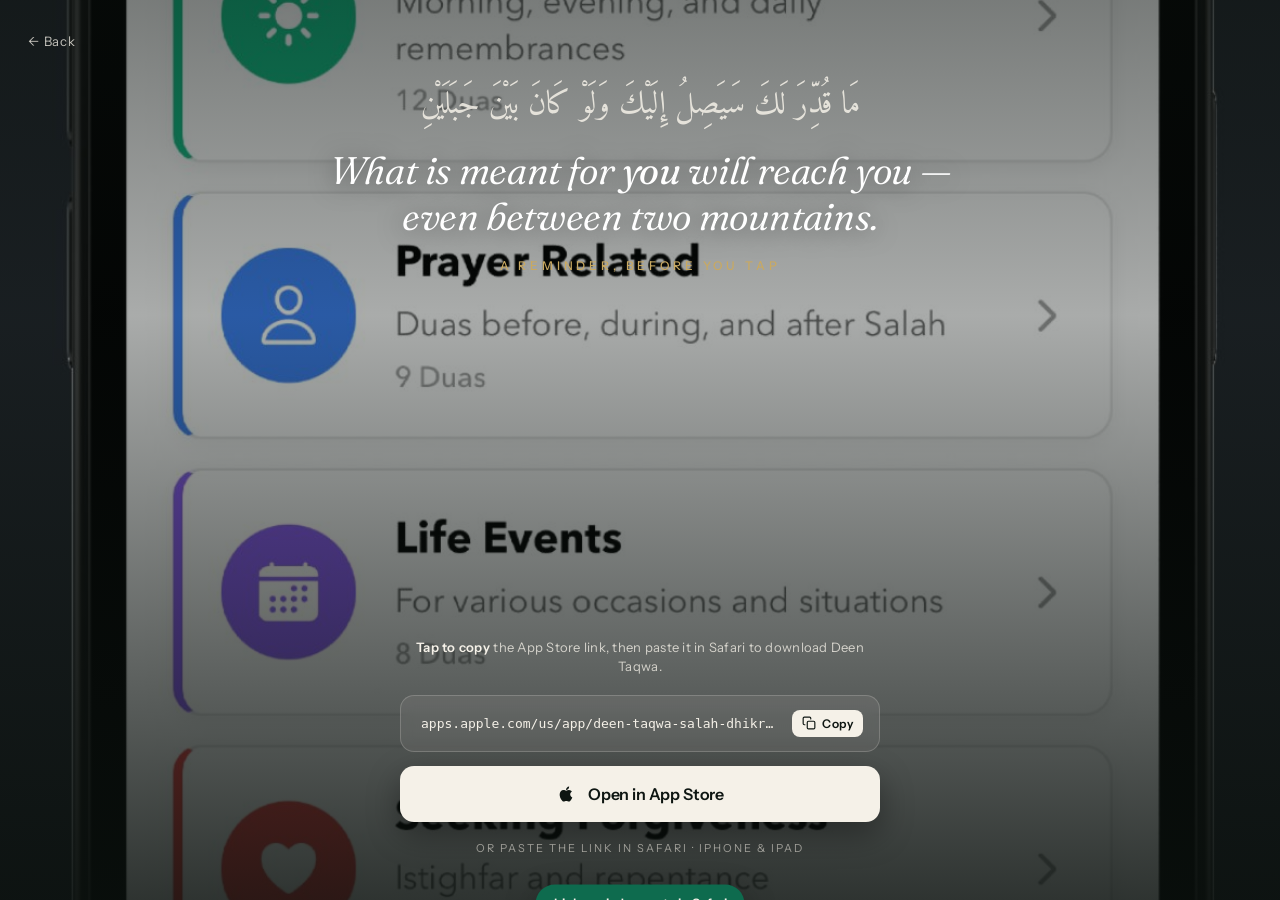
==== tiktok.html @ 54cb55e6 "feat: move interstitial to /tiktok, restore direct App Store links on home - Rename download.html ->" ====
<!DOCTYPE html>
<html lang="en">
<head>
<meta charset="UTF-8" />
<meta name="viewport" content="width=device-width, initial-scale=1.0" />
<title>Download Deen Taqwa</title>
<meta name="description" content="Tap to copy the App Store link, paste in Safari, and download Deen Taqwa." />

<link rel="preconnect" href="https://fonts.googleapis.com">
<link rel="preconnect" href="https://fonts.gstatic.com" crossorigin>
<link href="https://fonts.googleapis.com/css2?family=Fraunces:opsz,wght,SOFT,WONK@9..144,300..900,0..100,0..1&family=Instrument+Sans:ital,wght@0,400..700;1,400..700&family=Amiri:wght@400;700&display=swap" rel="stylesheet">

<style>
  :root {
    --ink: #0e1612;
    --cream: #f5f1e8;
    --emerald: #0e6b4e;
    --emerald-deep: #084a35;
    --gold: #c9a961;
  }
  * { box-sizing: border-box; margin: 0; padding: 0; }
  html, body { min-height: 100%; }
  body {
    background: #0a100d;
    color: var(--cream);
    font-family: 'Instrument Sans', -apple-system, system-ui, sans-serif;
    -webkit-font-smoothing: antialiased;
    line-height: 1.5;
    overflow-x: hidden;
  }
  em {
    font-family: 'Fraunces', Georgia, serif;
    font-style: italic;
    font-weight: 400;
  }

  .dl-page {
    position: relative;
    min-height: 100vh;
    display: flex;
    flex-direction: column;
    align-items: center;
    padding: 28px 20px 44px;
  }

  /* Background video — fills the screen */
  .dl-bg {
    position: fixed;
    inset: 0;
    z-index: 0;
    overflow: hidden;
    background: #0a100d;
  }
  .dl-bg video,
  .dl-bg img {
    width: 100%;
    height: 100%;
    object-fit: cover;
    object-position: center;
  }
  .dl-bg::after {
    content: '';
    position: absolute;
    inset: 0;
    background:
      linear-gradient(180deg, rgba(10,16,13,0.55) 0%, rgba(10,16,13,0.35) 35%, rgba(10,16,13,0.85) 100%);
  }

  .dl-back {
    position: relative;
    z-index: 2;
    align-self: flex-start;
    color: var(--cream);
    text-decoration: none;
    font-size: 13px;
    letter-spacing: 0.06em;
    opacity: 0.78;
    padding: 4px 8px;
    transition: opacity 0.2s ease;
  }
  .dl-back:hover { opacity: 1; }

  .dl-quote {
    position: relative;
    z-index: 2;
    margin-top: 24px;
    text-align: center;
    max-width: 640px;
  }
  .dl-quote__ar {
    font-family: 'Amiri', serif;
    font-size: clamp(1.4rem, 4.5vw, 2rem);
    color: var(--cream);
    opacity: 0.85;
    line-height: 1.6;
    margin-bottom: 16px;
  }
  .dl-quote__en {
    font-family: 'Fraunces', Georgia, serif;
    font-style: italic;
    font-weight: 350;
    font-size: clamp(1.5rem, 5vw, 2.4rem);
    line-height: 1.2;
    letter-spacing: -0.01em;
    color: #ffffff;
    text-shadow: 0 2px 24px rgba(0,0,0,0.5);
  }
  .dl-quote__cite {
    margin-top: 18px;
    font-size: 12px;
    letter-spacing: 0.32em;
    text-transform: uppercase;
    color: var(--gold);
    font-weight: 500;
  }

  .dl-spacer { flex: 1; min-height: 24px; }

  .dl-actions {
    position: relative;
    z-index: 2;
    width: 100%;
    max-width: 480px;
    display: flex;
    flex-direction: column;
    gap: 14px;
  }

  .dl-instructions {
    text-align: center;
    color: rgba(245, 241, 232, 0.78);
    font-size: 13px;
    letter-spacing: 0.02em;
    margin-bottom: 4px;
  }
  .dl-instructions strong { color: var(--cream); font-weight: 600; }

  /* Tap to copy pill */
  .dl-copy {
    display: flex;
    align-items: center;
    justify-content: space-between;
    gap: 12px;
    padding: 14px 16px 14px 20px;
    background: rgba(245, 241, 232, 0.08);
    border: 1px solid rgba(245, 241, 232, 0.2);
    border-radius: 14px;
    color: var(--cream);
    font-family: 'JetBrains Mono', 'Menlo', ui-monospace, monospace;
    font-size: 13px;
    cursor: pointer;
    transition: background 0.2s ease, border-color 0.2s ease;
    -webkit-tap-highlight-color: transparent;
    backdrop-filter: blur(6px);
    -webkit-backdrop-filter: blur(6px);
  }
  .dl-copy:hover { background: rgba(245, 241, 232, 0.12); border-color: rgba(245, 241, 232, 0.32); }
  .dl-copy:active { transform: scale(0.99); }
  .dl-copy__url {
    flex: 1;
    overflow: hidden;
    text-overflow: ellipsis;
    white-space: nowrap;
    font-weight: 500;
  }
  .dl-copy__action {
    flex-shrink: 0;
    display: inline-flex;
    align-items: center;
    gap: 6px;
    padding: 6px 10px;
    background: var(--cream);
    color: var(--ink);
    border-radius: 8px;
    font-family: 'Instrument Sans', sans-serif;
    font-size: 12px;
    font-weight: 600;
    letter-spacing: 0.04em;
  }
  .dl-copy.is-copied .dl-copy__action {
    background: var(--emerald);
    color: var(--cream);
  }
  /* Toggle icon + label between idle and copied states via class */
  .dl-copy .icon-copied,
  .dl-copy .label-copied { display: none; }
  .dl-copy.is-copied .icon-idle,
  .dl-copy.is-copied .label-idle { display: none; }
  .dl-copy.is-copied .icon-copied,
  .dl-copy.is-copied .label-copied { display: inline-flex; }

  /* Direct open button */
  .dl-open {
    display: flex;
    align-items: center;
    justify-content: center;
    gap: 12px;
    padding: 16px 24px;
    background: var(--cream);
    color: var(--ink);
    border-radius: 14px;
    text-decoration: none;
    font-weight: 600;
    font-size: 16px;
    letter-spacing: -0.01em;
    transition: transform 0.2s ease, box-shadow 0.2s ease;
    box-shadow: 0 12px 32px rgba(0,0,0,0.35);
  }
  .dl-open:hover { transform: translateY(-1px); box-shadow: 0 16px 40px rgba(0,0,0,0.45); }
  .dl-open svg { flex-shrink: 0; }

  .dl-hint {
    text-align: center;
    color: rgba(245, 241, 232, 0.55);
    font-size: 11px;
    letter-spacing: 0.18em;
    text-transform: uppercase;
    margin-top: 4px;
  }

  /* Toast for copy confirmation */
  .dl-toast {
    position: fixed;
    bottom: 24px;
    left: 50%;
    transform: translateX(-50%) translateY(120%);
    background: var(--emerald);
    color: var(--cream);
    padding: 10px 18px;
    border-radius: 999px;
    font-size: 13px;
    font-weight: 600;
    box-shadow: 0 12px 32px rgba(0,0,0,0.35);
    transition: transform 0.3s cubic-bezier(0.2, 0.7, 0.2, 1);
    z-index: 100;
  }
  .dl-toast.show { transform: translateX(-50%) translateY(0); }
</style>
</head>
<body>

<div class="dl-page">

  <!-- Background video / poster -->
  <div class="dl-bg" aria-hidden="true">
    <video autoplay muted loop playsinline poster="assets/hero-prayer.png">
      <source src="assets/preview.mp4" type="video/mp4">
    </video>
  </div>

  <a class="dl-back" href="/">← Back</a>

  <div class="dl-quote">
    <p class="dl-quote__ar">مَا قُدِّرَ لَكَ سَيَصِلُ إِلَيْكَ وَلَوْ كَانَ بَيْنَ جَبَلَيْنِ</p>
    <p class="dl-quote__en">
      What is meant for <em>you</em> will reach you —<br />
      even between two mountains.
    </p>
    <p class="dl-quote__cite">A reminder, before you tap</p>
  </div>

  <div class="dl-spacer"></div>

  <div class="dl-actions">
    <p class="dl-instructions">
      <strong>Tap to copy</strong> the App Store link, then paste it in Safari to download Deen Taqwa.
    </p>

    <button type="button" class="dl-copy" id="dlCopy" aria-label="Copy App Store link">
      <span class="dl-copy__url">apps.apple.com/us/app/deen-taqwa-salah-dhikr/id6758683868</span>
      <span class="dl-copy__action">
        <svg class="icon-idle" width="14" height="14" viewBox="0 0 24 24" fill="none" stroke="currentColor" stroke-width="2" stroke-linecap="round" stroke-linejoin="round" aria-hidden="true">
          <rect x="9" y="9" width="13" height="13" rx="2" ry="2"></rect>
          <path d="M5 15H4a2 2 0 0 1-2-2V4a2 2 0 0 1 2-2h9a2 2 0 0 1 2 2v1"></path>
        </svg>
        <svg class="icon-copied" width="14" height="14" viewBox="0 0 24 24" fill="none" stroke="currentColor" stroke-width="2.5" stroke-linecap="round" stroke-linejoin="round" aria-hidden="true">
          <polyline points="20 6 9 17 4 12"></polyline>
        </svg>
        <span class="label-idle">Copy</span>
        <span class="label-copied">Copied</span>
      </span>
    </button>

    <a class="dl-open" href="https://apps.apple.com/us/app/deen-taqwa-salah-dhikr/id6758683868" target="_blank" rel="noopener">
      <svg viewBox="0 0 24 24" width="20" height="20" aria-hidden="true" fill="currentColor">
        <path d="M17.05 20.28c-.98.95-2.05.8-3.08.35-1.09-.46-2.09-.48-3.24 0-1.44.62-2.2.44-3.06-.35C2.79 15.25 3.51 7.59 9.05 7.31c1.35.07 2.29.74 3.08.8 1.18-.24 2.31-.93 3.57-.84 1.51.12 2.65.72 3.4 1.8-3.12 1.87-2.38 5.98.48 7.13-.57 1.5-1.31 2.99-2.54 4.08zM12.03 7.25c-.15-2.23 1.66-4.07 3.74-4.25.29 2.58-2.34 4.5-3.74 4.25z"/>
      </svg>
      Open in App Store
    </a>

    <p class="dl-hint">Or paste the link in Safari · iPhone & iPad</p>
  </div>
</div>

<div class="dl-toast" id="dlToast" role="status" aria-live="polite">Link copied — paste in Safari</div>

<script>
  (function () {
    var APP_URL = 'https://apps.apple.com/us/app/deen-taqwa-salah-dhikr/id6758683868';
    var btn = document.getElementById('dlCopy');
    var toast = document.getElementById('dlToast');
    var toastTimer;

    function showCopied() {
      btn.classList.add('is-copied');
      toast.classList.add('show');
      clearTimeout(toastTimer);
      toastTimer = setTimeout(function () {
        toast.classList.remove('show');
        btn.classList.remove('is-copied');
      }, 2400);
    }

    function copyLink() {
      if (navigator.clipboard && navigator.clipboard.writeText) {
        navigator.clipboard.writeText(APP_URL).then(showCopied).catch(fallbackCopy);
      } else {
        fallbackCopy();
      }
    }

    function fallbackCopy() {
      var ta = document.createElement('textarea');
      ta.value = APP_URL;
      ta.style.position = 'fixed';
      ta.style.opacity = '0';
      document.body.appendChild(ta);
      ta.select();
      try { document.execCommand('copy'); showCopied(); } catch (e) {}
      document.body.removeChild(ta);
    }

    btn.addEventListener('click', copyLink);
  })();
</script>

</body>
</html>
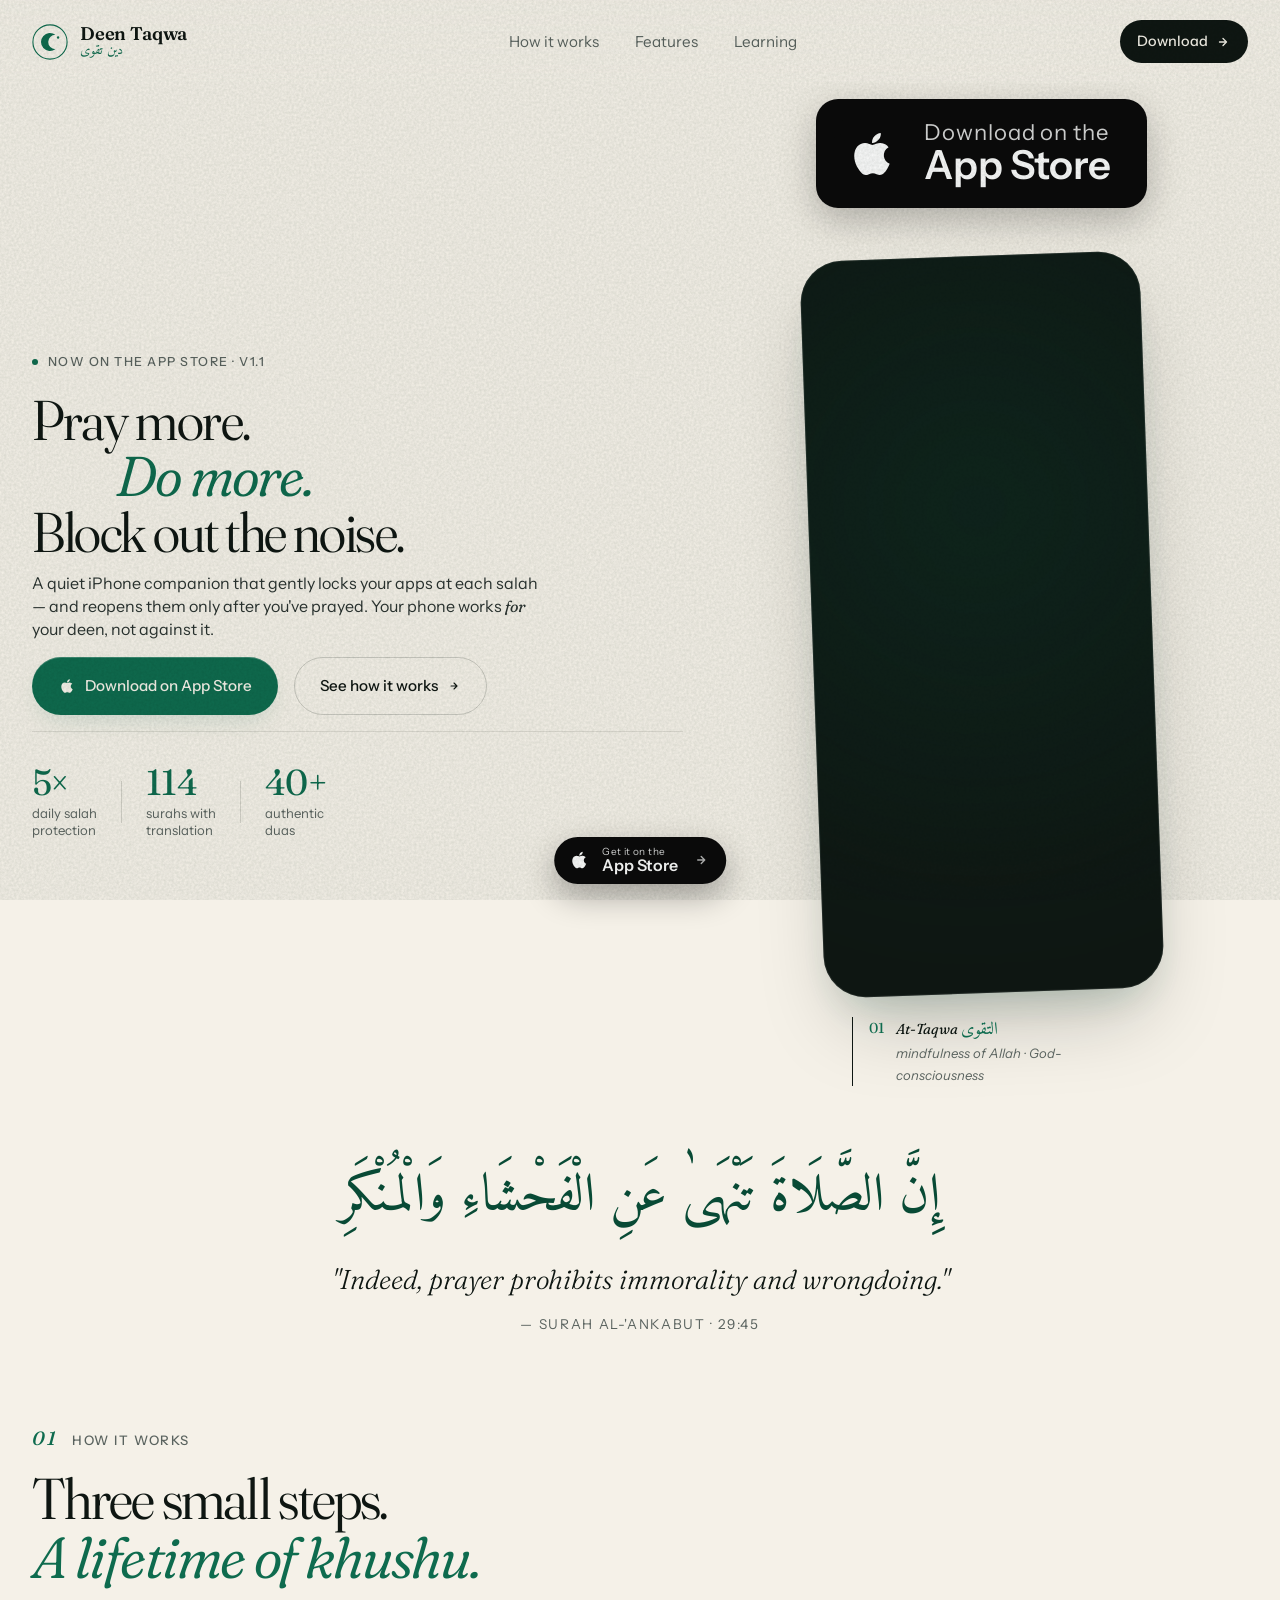
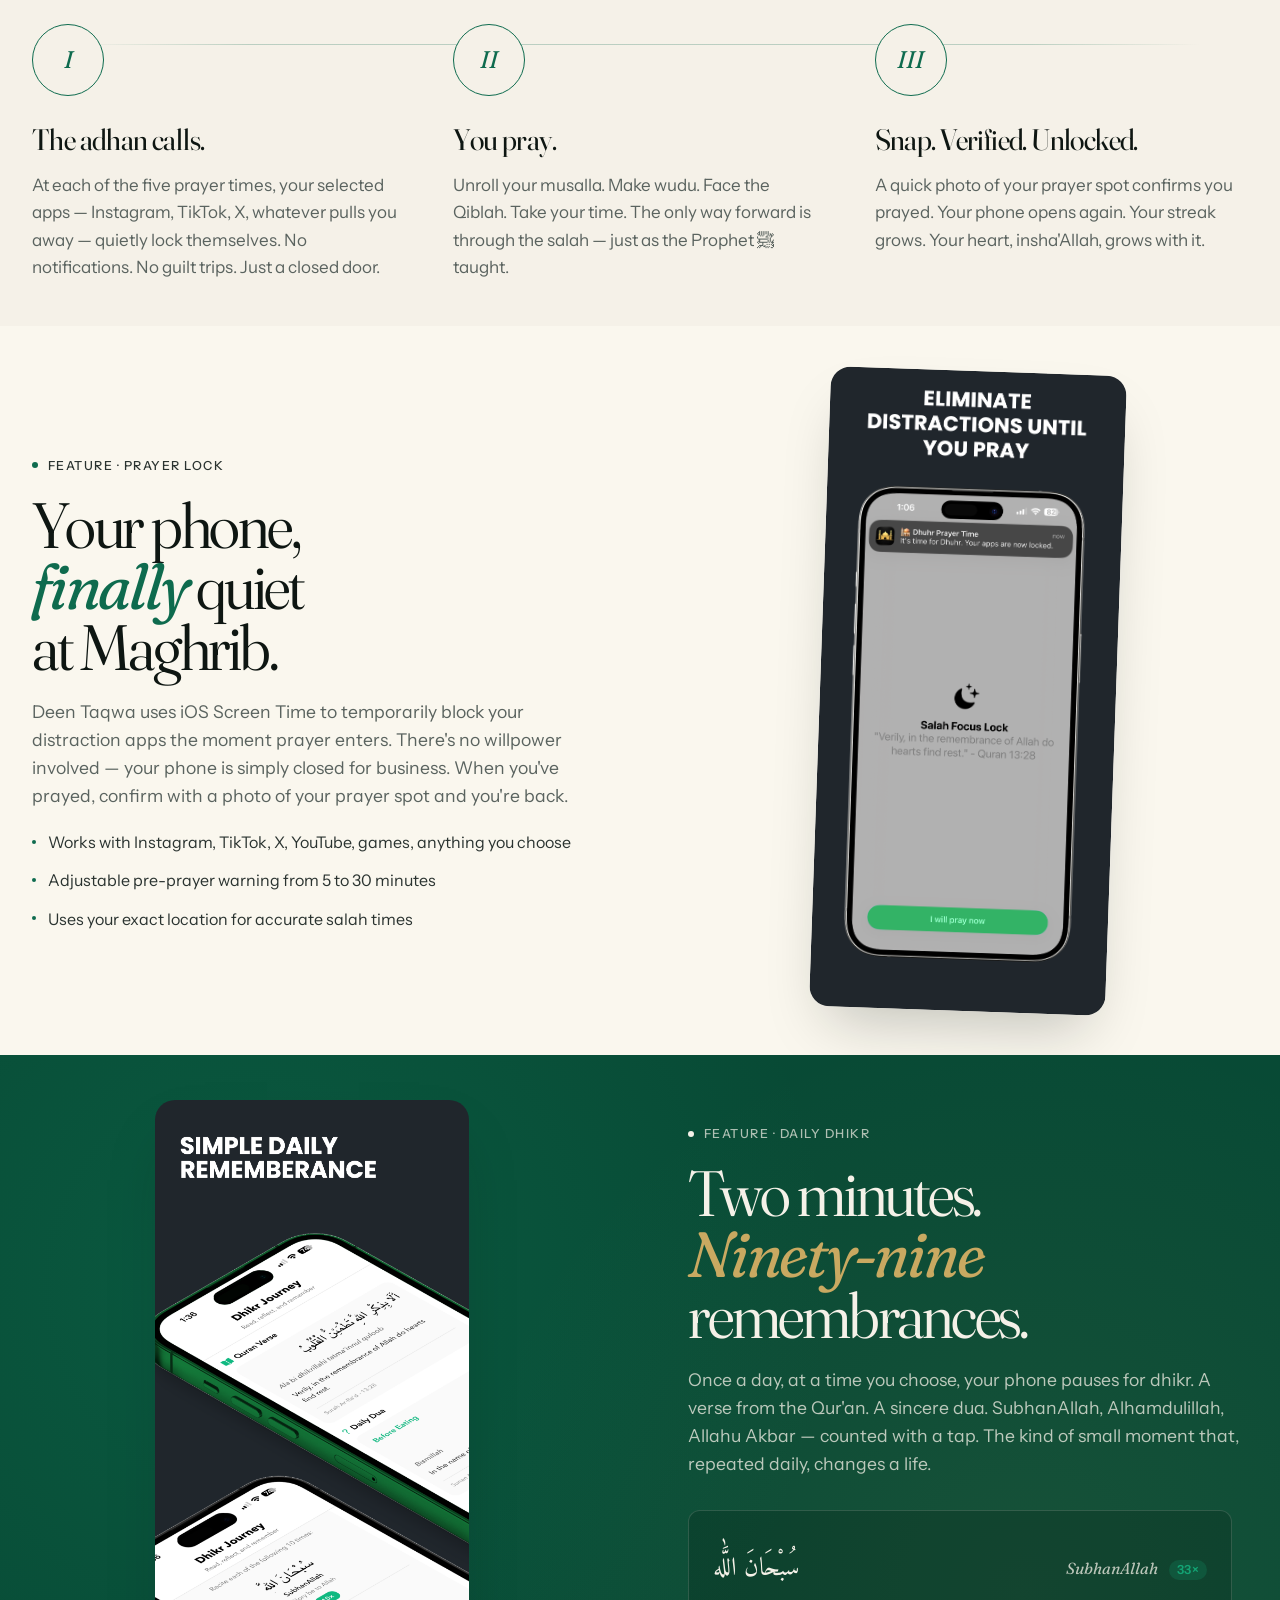
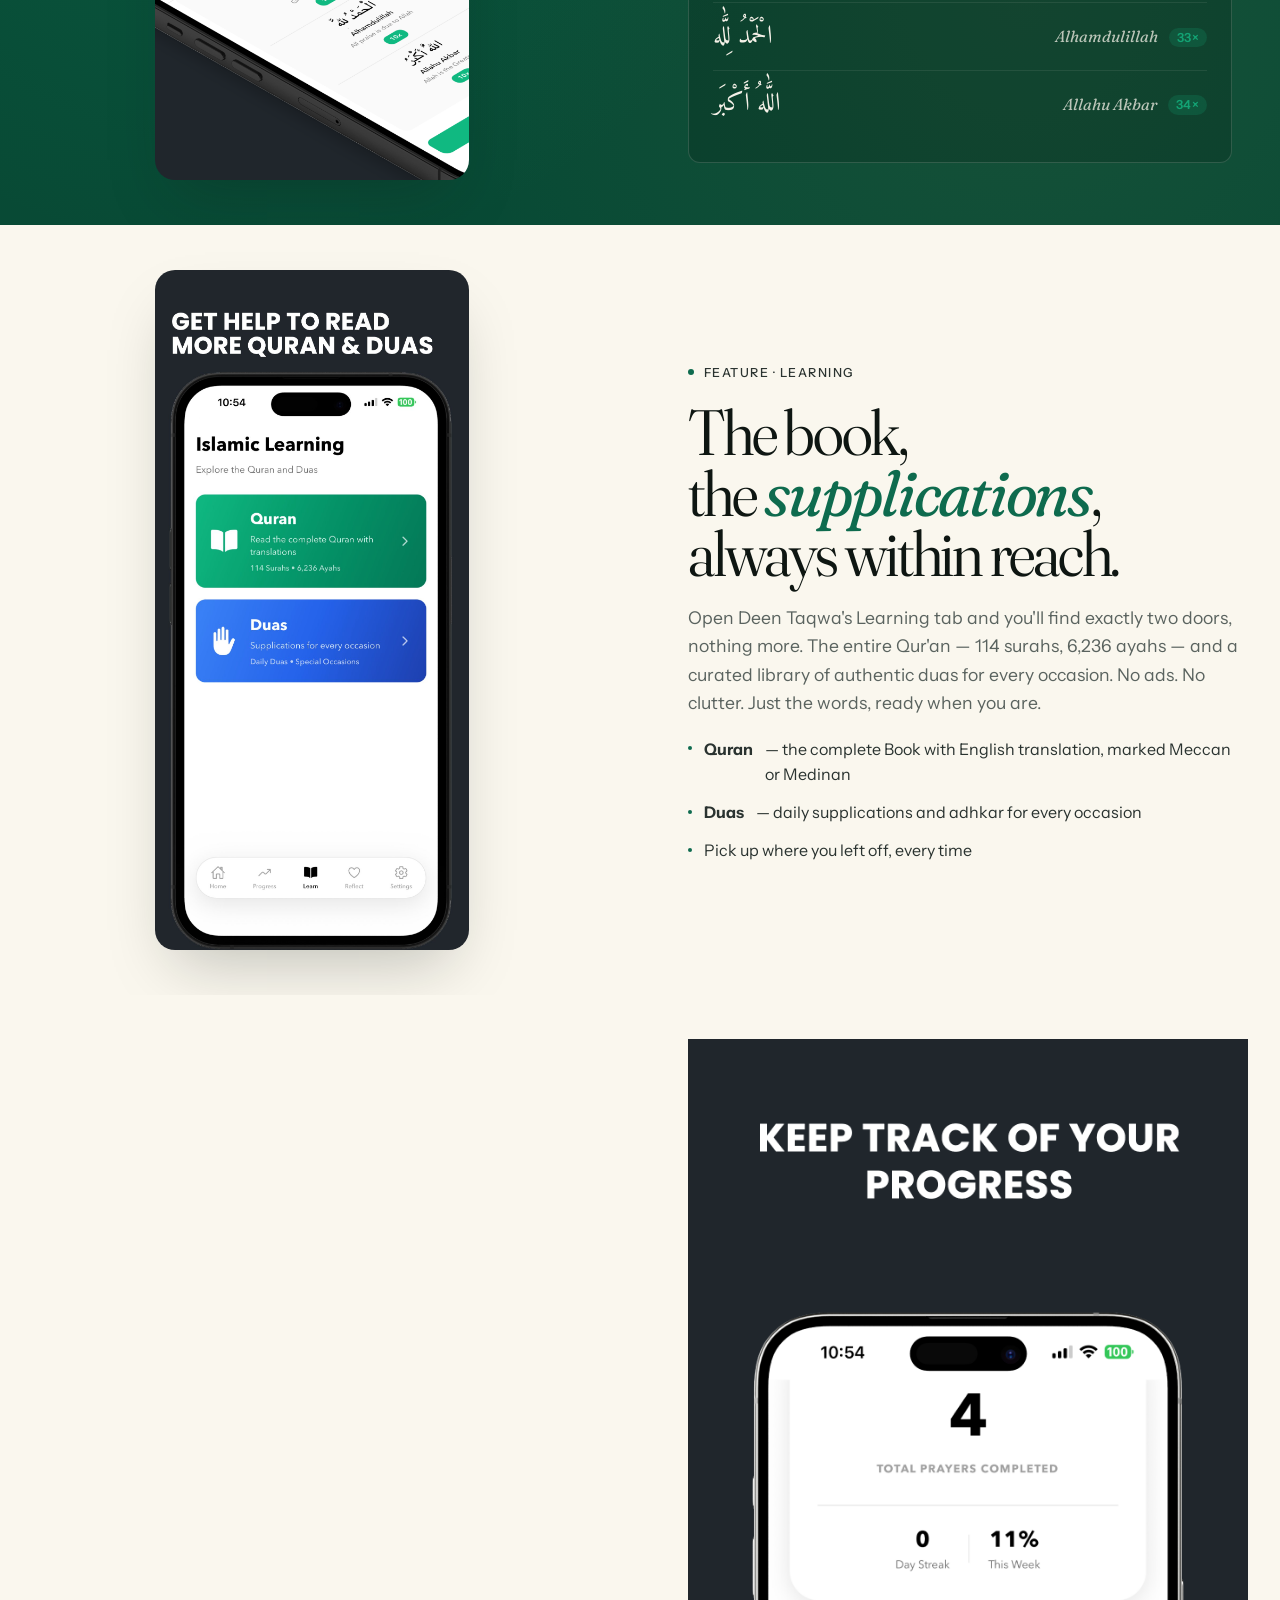
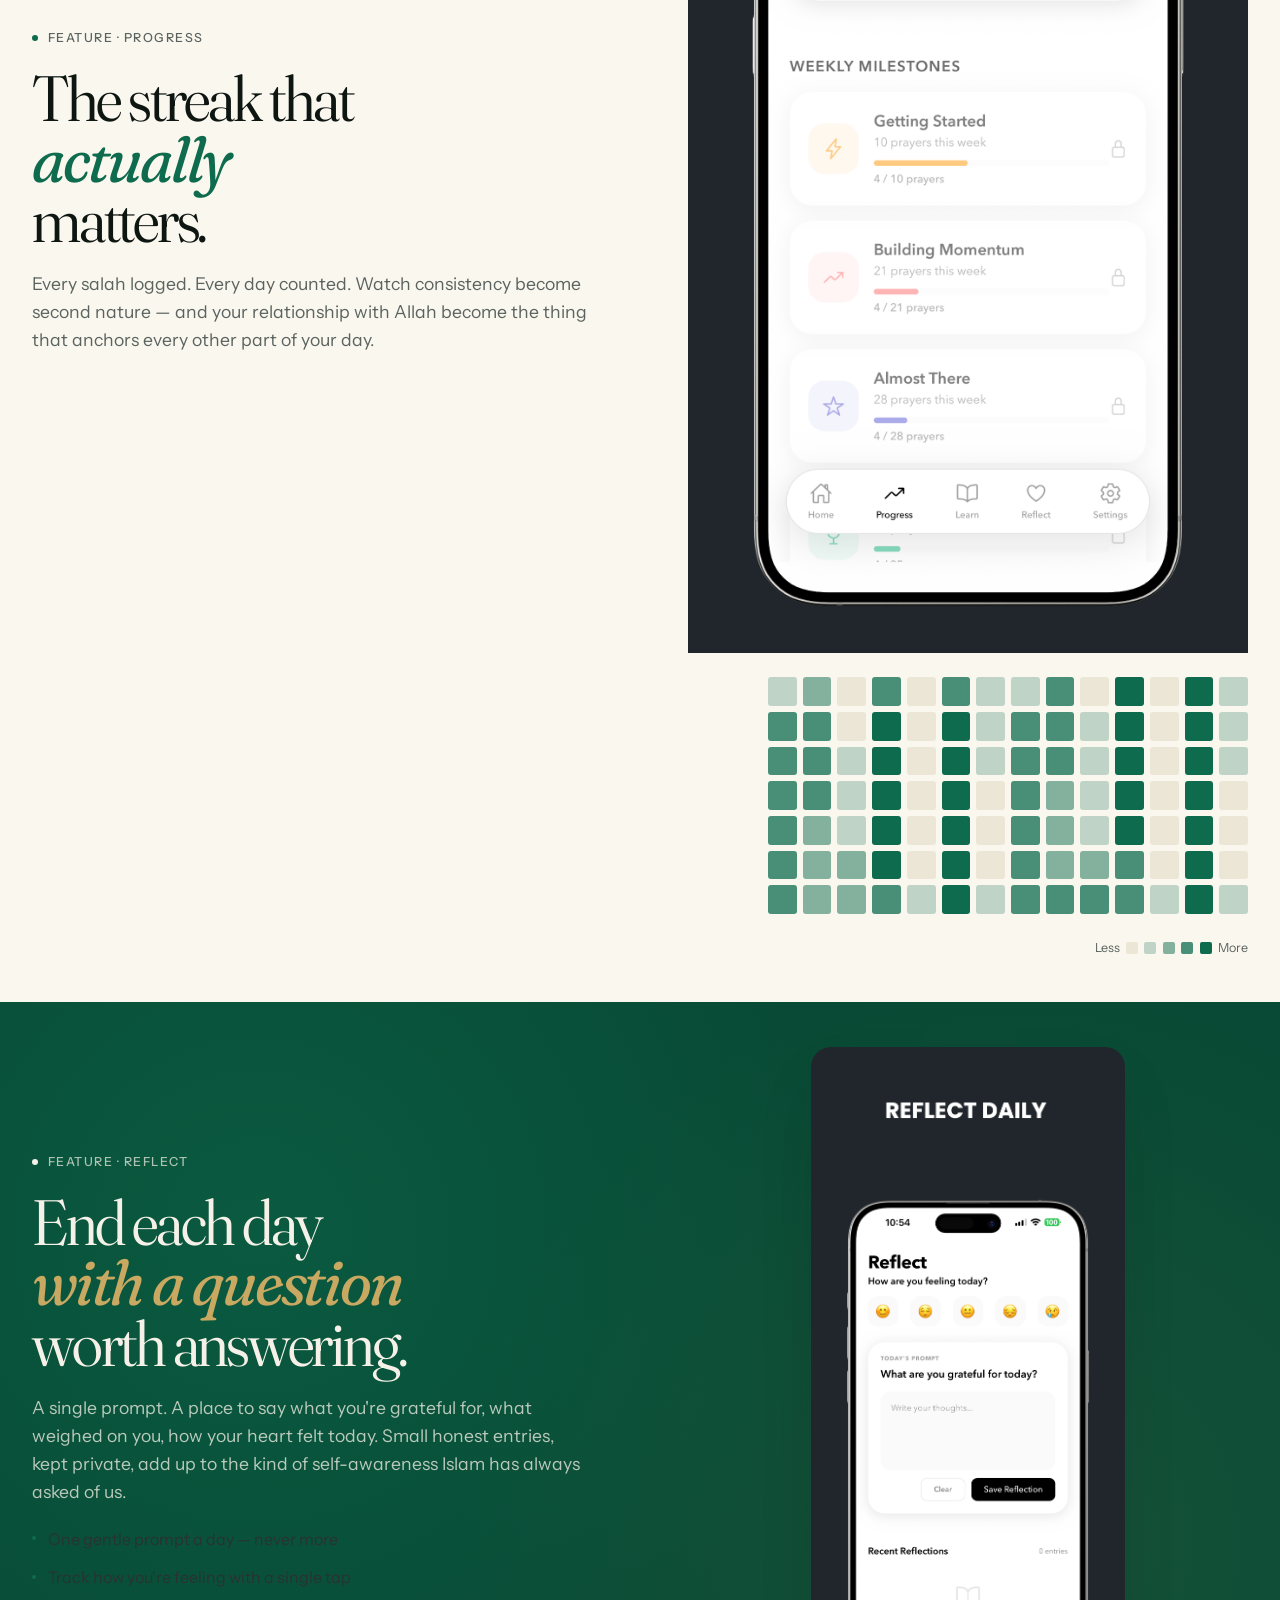
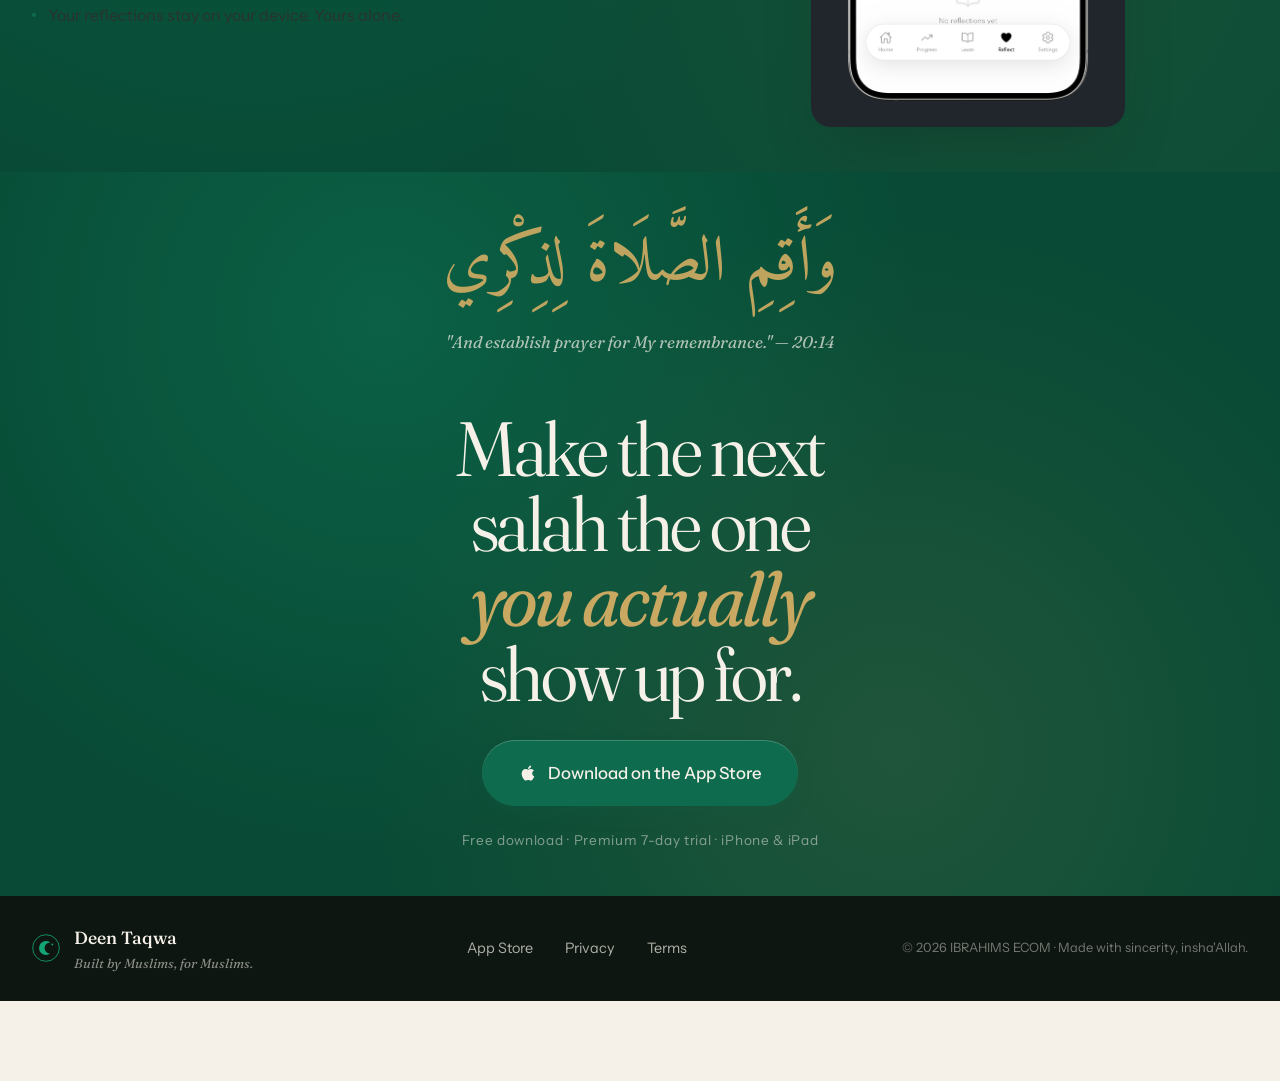
==== commit dffee3c6: "feat: /tiktok is a full clone of the home page; Download buttons go to /copy Structure now: - /     " ====
--- a/tiktok.html
+++ b/tiktok.html
@@ -3,336 +3,543 @@
 <head>
 <meta charset="UTF-8" />
 <meta name="viewport" content="width=device-width, initial-scale=1.0" />
-<title>Download Deen Taqwa</title>
-<meta name="description" content="Tap to copy the App Store link, paste in Safari, and download Deen Taqwa." />
+<title>Deen Taqwa — Pray More. Do More. Block Out the Noise.</title>
+<meta name="description" content="Deen Taqwa gently locks your apps at prayer times. Unlock by praying. Build blessed habits, track your streaks, and reconnect with salah." />
 
 <link rel="preconnect" href="https://fonts.googleapis.com">
 <link rel="preconnect" href="https://fonts.gstatic.com" crossorigin>
 <link href="https://fonts.googleapis.com/css2?family=Fraunces:opsz,wght,SOFT,WONK@9..144,300..900,0..100,0..1&family=Instrument+Sans:ital,wght@0,400..700;1,400..700&family=Amiri:wght@400;700&display=swap" rel="stylesheet">
 
+<link rel="stylesheet" href="styles.css" />
+
+<!-- Wistia — hero video -->
+<script src="https://fast.wistia.com/player.js" async></script>
+<script src="https://fast.wistia.com/embed/umyrhrd9tx.js" async type="module"></script>
 <style>
-  :root {
-    --ink: #0e1612;
-    --cream: #f5f1e8;
-    --emerald: #0e6b4e;
-    --emerald-deep: #084a35;
-    --gold: #c9a961;
-  }
-  * { box-sizing: border-box; margin: 0; padding: 0; }
-  html, body { min-height: 100%; }
-  body {
-    background: #0a100d;
-    color: var(--cream);
-    font-family: 'Instrument Sans', -apple-system, system-ui, sans-serif;
-    -webkit-font-smoothing: antialiased;
-    line-height: 1.5;
-    overflow-x: hidden;
-  }
-  em {
-    font-family: 'Fraunces', Georgia, serif;
-    font-style: italic;
-    font-weight: 400;
-  }
-
-  .dl-page {
-    position: relative;
-    min-height: 100vh;
+  wistia-player[media-id='umyrhrd9tx']:not(:defined) {
+    background: center / cover no-repeat url('https://fast.wistia.com/embed/medias/umyrhrd9tx/swatch');
+    display: block;
+    padding-top: 216.67%;
+  }
+  /* Blend video edges into the hero background, hide any Wistia chrome that slips through */
+  .hero__phone wistia-player {
+    display: block;
+    width: 100%;
+    height: 100%;
+    background: transparent;
+  }
+  /* App Store badge above the hero video */
+  .hero__app-badge {
+    display: inline-flex;
+    align-items: center;
+    gap: 24px;
+    padding: 22px 36px 22px 28px;
+    margin: 0 auto 24px;
+    background: #0a0a0a;
+    color: #fafafa;
+    border-radius: 22px;
+    text-decoration: none;
+    font-family: var(--font-sans, 'Instrument Sans', system-ui, sans-serif);
+    box-shadow: 0 12px 36px rgba(0, 0, 0, 0.25);
+    transition: transform 0.2s ease, box-shadow 0.2s ease;
+    width: fit-content;
+  }
+  .hero__app-badge:hover {
+    transform: translateY(-2px);
+    box-shadow: 0 18px 48px rgba(0, 0, 0, 0.3);
+  }
+  .hero__app-badge svg { flex-shrink: 0; }
+  .hero__app-badge-copy {
     display: flex;
     flex-direction: column;
-    align-items: center;
-    padding: 28px 20px 44px;
-  }
-
-  /* Background video — fills the screen */
-  .dl-bg {
+    line-height: 1.05;
+    text-align: left;
+  }
+  .hero__app-badge-line1 {
+    font-size: 22px;
+    letter-spacing: 0.04em;
+    opacity: 0.85;
+  }
+  .hero__app-badge-line2 {
+    font-size: 40px;
+    font-weight: 600;
+    letter-spacing: -0.01em;
+  }
+  .hero__media { display: flex; flex-direction: column; align-items: center; }
+  @media (max-width: 640px) {
+    .hero__app-badge { padding: 16px 24px 16px 20px; gap: 18px; border-radius: 18px; }
+    .hero__app-badge svg { width: 42px; height: 42px; }
+    .hero__app-badge-line1 { font-size: 16px; }
+    .hero__app-badge-line2 { font-size: 30px; }
+  }
+
+  /* Sticky Download CTA — always visible, app-store link */
+  body { padding-bottom: 80px; }
+  .sticky-download {
     position: fixed;
-    inset: 0;
-    z-index: 0;
-    overflow: hidden;
-    background: #0a100d;
-  }
-  .dl-bg video,
-  .dl-bg img {
-    width: 100%;
-    height: 100%;
-    object-fit: cover;
-    object-position: center;
-  }
-  .dl-bg::after {
-    content: '';
-    position: absolute;
-    inset: 0;
-    background:
-      linear-gradient(180deg, rgba(10,16,13,0.55) 0%, rgba(10,16,13,0.35) 35%, rgba(10,16,13,0.85) 100%);
-  }
-
-  .dl-back {
-    position: relative;
-    z-index: 2;
-    align-self: flex-start;
-    color: var(--cream);
-    text-decoration: none;
-    font-size: 13px;
-    letter-spacing: 0.06em;
-    opacity: 0.78;
-    padding: 4px 8px;
-    transition: opacity 0.2s ease;
-  }
-  .dl-back:hover { opacity: 1; }
-
-  .dl-quote {
-    position: relative;
-    z-index: 2;
-    margin-top: 24px;
-    text-align: center;
-    max-width: 640px;
-  }
-  .dl-quote__ar {
-    font-family: 'Amiri', serif;
-    font-size: clamp(1.4rem, 4.5vw, 2rem);
-    color: var(--cream);
-    opacity: 0.85;
-    line-height: 1.6;
-    margin-bottom: 16px;
-  }
-  .dl-quote__en {
-    font-family: 'Fraunces', Georgia, serif;
-    font-style: italic;
-    font-weight: 350;
-    font-size: clamp(1.5rem, 5vw, 2.4rem);
-    line-height: 1.2;
-    letter-spacing: -0.01em;
-    color: #ffffff;
-    text-shadow: 0 2px 24px rgba(0,0,0,0.5);
-  }
-  .dl-quote__cite {
-    margin-top: 18px;
-    font-size: 12px;
-    letter-spacing: 0.32em;
-    text-transform: uppercase;
-    color: var(--gold);
-    font-weight: 500;
-  }
-
-  .dl-spacer { flex: 1; min-height: 24px; }
-
-  .dl-actions {
-    position: relative;
-    z-index: 2;
-    width: 100%;
-    max-width: 480px;
-    display: flex;
-    flex-direction: column;
-    gap: 14px;
-  }
-
-  .dl-instructions {
-    text-align: center;
-    color: rgba(245, 241, 232, 0.78);
-    font-size: 13px;
-    letter-spacing: 0.02em;
-    margin-bottom: 4px;
-  }
-  .dl-instructions strong { color: var(--cream); font-weight: 600; }
-
-  /* Tap to copy pill */
-  .dl-copy {
-    display: flex;
-    align-items: center;
-    justify-content: space-between;
-    gap: 12px;
-    padding: 14px 16px 14px 20px;
-    background: rgba(245, 241, 232, 0.08);
-    border: 1px solid rgba(245, 241, 232, 0.2);
-    border-radius: 14px;
-    color: var(--cream);
-    font-family: 'JetBrains Mono', 'Menlo', ui-monospace, monospace;
-    font-size: 13px;
-    cursor: pointer;
-    transition: background 0.2s ease, border-color 0.2s ease;
-    -webkit-tap-highlight-color: transparent;
-    backdrop-filter: blur(6px);
-    -webkit-backdrop-filter: blur(6px);
-  }
-  .dl-copy:hover { background: rgba(245, 241, 232, 0.12); border-color: rgba(245, 241, 232, 0.32); }
-  .dl-copy:active { transform: scale(0.99); }
-  .dl-copy__url {
-    flex: 1;
-    overflow: hidden;
-    text-overflow: ellipsis;
-    white-space: nowrap;
-    font-weight: 500;
-  }
-  .dl-copy__action {
-    flex-shrink: 0;
+    bottom: 16px;
+    left: 50%;
+    transform: translateX(-50%);
     display: inline-flex;
     align-items: center;
-    gap: 6px;
-    padding: 6px 10px;
-    background: var(--cream);
-    color: var(--ink);
-    border-radius: 8px;
-    font-family: 'Instrument Sans', sans-serif;
-    font-size: 12px;
-    font-weight: 600;
-    letter-spacing: 0.04em;
-  }
-  .dl-copy.is-copied .dl-copy__action {
-    background: var(--emerald);
-    color: var(--cream);
-  }
-  /* Toggle icon + label between idle and copied states via class */
-  .dl-copy .icon-copied,
-  .dl-copy .label-copied { display: none; }
-  .dl-copy.is-copied .icon-idle,
-  .dl-copy.is-copied .label-idle { display: none; }
-  .dl-copy.is-copied .icon-copied,
-  .dl-copy.is-copied .label-copied { display: inline-flex; }
-
-  /* Direct open button */
-  .dl-open {
-    display: flex;
-    align-items: center;
-    justify-content: center;
     gap: 12px;
-    padding: 16px 24px;
-    background: var(--cream);
-    color: var(--ink);
-    border-radius: 14px;
+    padding: 10px 18px 10px 14px;
+    background: #0a0a0a;
+    color: #fafafa;
+    border-radius: 999px;
     text-decoration: none;
-    font-weight: 600;
-    font-size: 16px;
-    letter-spacing: -0.01em;
-    transition: transform 0.2s ease, box-shadow 0.2s ease;
-    box-shadow: 0 12px 32px rgba(0,0,0,0.35);
-  }
-  .dl-open:hover { transform: translateY(-1px); box-shadow: 0 16px 40px rgba(0,0,0,0.45); }
-  .dl-open svg { flex-shrink: 0; }
-
-  .dl-hint {
-    text-align: center;
-    color: rgba(245, 241, 232, 0.55);
-    font-size: 11px;
-    letter-spacing: 0.18em;
-    text-transform: uppercase;
-    margin-top: 4px;
-  }
-
-  /* Toast for copy confirmation */
-  .dl-toast {
-    position: fixed;
-    bottom: 24px;
-    left: 50%;
-    transform: translateX(-50%) translateY(120%);
-    background: var(--emerald);
-    color: var(--cream);
-    padding: 10px 18px;
-    border-radius: 999px;
-    font-size: 13px;
-    font-weight: 600;
-    box-shadow: 0 12px 32px rgba(0,0,0,0.35);
-    transition: transform 0.3s cubic-bezier(0.2, 0.7, 0.2, 1);
+    font-family: var(--font-sans, 'Instrument Sans', system-ui, sans-serif);
+    box-shadow: 0 12px 32px rgba(0, 0, 0, 0.32), 0 0 0 1px rgba(255,255,255,0.05);
     z-index: 100;
-  }
-  .dl-toast.show { transform: translateX(-50%) translateY(0); }
+    transition: transform 0.25s ease, box-shadow 0.25s ease, background 0.25s ease;
+  }
+  .sticky-download:hover {
+    transform: translateX(-50%) translateY(-2px);
+    box-shadow: 0 16px 40px rgba(0, 0, 0, 0.4);
+    background: #1a1a1a;
+  }
+  .sticky-download svg { flex-shrink: 0; }
+  .sticky-download__copy { display: flex; flex-direction: column; line-height: 1.05; text-align: left; }
+  .sticky-download__line1 { font-size: 10px; letter-spacing: 0.04em; opacity: 0.85; }
+  .sticky-download__line2 { font-size: 16px; font-weight: 600; letter-spacing: -0.01em; }
+  .sticky-download__arrow { opacity: 0.7; margin-left: 4px; transition: transform 0.2s ease; }
+  .sticky-download:hover .sticky-download__arrow { transform: translateX(2px); opacity: 1; }
+  @media (max-width: 640px) {
+    body { padding-bottom: 70px; }
+    .sticky-download {
+      left: 12px;
+      right: 12px;
+      transform: none;
+      justify-content: center;
+      padding: 10px 16px;
+    }
+    .sticky-download:hover { transform: translateY(-2px); }
+  }
+  .hero__phone wistia-player::part(wistia-close),
+  .hero__phone wistia-player::part(wistia-branding),
+  .hero__phone wistia-player::part(wistia-watermark),
+  .hero__phone [class*='w-bottom-bar'],
+  .hero__phone [class*='w-big-play-button'],
+  .hero__phone [class*='w-vulcan'],
+  .hero__phone [class*='w-branding'] {
+    display: none !important;
+    opacity: 0 !important;
+    pointer-events: none !important;
+  }
 </style>
 </head>
 <body>
 
-<div class="dl-page">
-
-  <!-- Background video / poster -->
-  <div class="dl-bg" aria-hidden="true">
-    <video autoplay muted loop playsinline poster="assets/hero-prayer.png">
-      <source src="assets/preview.mp4" type="video/mp4">
-    </video>
-  </div>
-
-  <a class="dl-back" href="/">← Back</a>
-
-  <div class="dl-quote">
-    <p class="dl-quote__ar">مَا قُدِّرَ لَكَ سَيَصِلُ إِلَيْكَ وَلَوْ كَانَ بَيْنَ جَبَلَيْنِ</p>
-    <p class="dl-quote__en">
-      What is meant for <em>you</em> will reach you —<br />
-      even between two mountains.
+<!-- Subtle grain overlay -->
+<div class="grain" aria-hidden="true"></div>
+
+<!-- NAV -->
+<header class="nav">
+  <a href="#" class="nav__brand" aria-label="Deen Taqwa home">
+    <svg class="nav__mark" viewBox="0 0 40 40" aria-hidden="true">
+      <circle cx="20" cy="20" r="19" fill="none" stroke="currentColor" stroke-width="1.2"/>
+      <path d="M26 12 a10 10 0 1 0 0 16 a8 8 0 1 1 0 -16 z" fill="currentColor"/>
+      <circle cx="29" cy="15" r="1.3" fill="currentColor"/>
+    </svg>
+    <span class="nav__wordmark">
+      <span class="nav__wordmark-main">Deen Taqwa</span>
+      <span class="nav__wordmark-sub">دين تقوى</span>
+    </span>
+  </a>
+
+  <nav class="nav__links" aria-label="Primary">
+    <a href="#how">How it works</a>
+    <a href="#features">Features</a>
+    <a href="#learning">Learning</a>
+  </nav>
+
+  <a href="/copy" class="nav__cta" target="_blank" rel="noopener">
+    Download
+    <svg viewBox="0 0 16 16" width="14" height="14" aria-hidden="true"><path d="M4 8h8M8 4l4 4-4 4" fill="none" stroke="currentColor" stroke-width="1.5" stroke-linecap="round" stroke-linejoin="round"/></svg>
+  </a>
+</header>
+
+<!-- HERO -->
+<section class="hero">
+  <div class="hero__grid">
+
+    <div class="hero__copy">
+      <div class="eyebrow">
+        <span class="eyebrow__dot"></span>
+        <span>Now on the App Store · v1.1</span>
+      </div>
+
+      <h1 class="hero__title">
+        <span class="hero__title-line">Pray more.</span>
+        <span class="hero__title-line hero__title-line--italic">Do more.</span>
+        <span class="hero__title-line">Block out the noise.</span>
+      </h1>
+
+      <p class="hero__lede">
+        A quiet iPhone companion that gently locks your apps at each salah — and reopens them only after you've prayed. Your phone works <em>for</em> your deen, not against it.
+      </p>
+
+      <div class="hero__ctas">
+        <a href="/copy" class="btn btn--primary" target="_blank" rel="noopener">
+          <svg viewBox="0 0 24 24" width="18" height="18" aria-hidden="true" fill="currentColor">
+            <path d="M17.05 20.28c-.98.95-2.05.8-3.08.35-1.09-.46-2.09-.48-3.24 0-1.44.62-2.2.44-3.06-.35C2.79 15.25 3.51 7.59 9.05 7.31c1.35.07 2.29.74 3.08.8 1.18-.24 2.31-.93 3.57-.84 1.51.12 2.65.72 3.4 1.8-3.12 1.87-2.38 5.98.48 7.13-.57 1.5-1.31 2.99-2.54 4.08zM12.03 7.25c-.15-2.23 1.66-4.07 3.74-4.25.29 2.58-2.34 4.5-3.74 4.25z"/>
+          </svg>
+          Download on App Store
+        </a>
+        <a href="#how" class="btn btn--ghost">
+          See how it works
+          <svg viewBox="0 0 16 16" width="12" height="12" aria-hidden="true"><path d="M4 8h8M8 4l4 4-4 4" fill="none" stroke="currentColor" stroke-width="1.5" stroke-linecap="round" stroke-linejoin="round"/></svg>
+        </a>
+      </div>
+
+      <div class="hero__stats">
+        <div class="stat">
+          <div class="stat__num">5×</div>
+          <div class="stat__label">daily salah<br/>protection</div>
+        </div>
+        <div class="stat__divider"></div>
+        <div class="stat">
+          <div class="stat__num">114</div>
+          <div class="stat__label">surahs with<br/>translation</div>
+        </div>
+        <div class="stat__divider"></div>
+        <div class="stat">
+          <div class="stat__num">40+</div>
+          <div class="stat__label">authentic<br/>duas</div>
+        </div>
+      </div>
+    </div>
+
+    <div class="hero__media">
+      <a
+        href="/copy"
+        class="hero__app-badge"
+        target="_blank"
+        rel="noopener"
+        aria-label="Download Deen Taqwa on the App Store"
+      >
+        <svg viewBox="0 0 24 24" width="56" height="56" aria-hidden="true" fill="currentColor">
+          <path d="M17.05 20.28c-.98.95-2.05.8-3.08.35-1.09-.46-2.09-.48-3.24 0-1.44.62-2.2.44-3.06-.35C2.79 15.25 3.51 7.59 9.05 7.31c1.35.07 2.29.74 3.08.8 1.18-.24 2.31-.93 3.57-.84 1.51.12 2.65.72 3.4 1.8-3.12 1.87-2.38 5.98.48 7.13-.57 1.5-1.31 2.99-2.54 4.08zM12.03 7.25c-.15-2.23 1.66-4.07 3.74-4.25.29 2.58-2.34 4.5-3.74 4.25z"/>
+        </svg>
+        <span class="hero__app-badge-copy">
+          <span class="hero__app-badge-line1">Download on the</span>
+          <span class="hero__app-badge-line2">App Store</span>
+        </span>
+      </a>
+      <div class="hero__phone">
+        <wistia-player
+          media-id="umyrhrd9tx"
+          aspect="0.46153846153846156"
+          autoplay="true"
+          muted="true"
+          loop="true"
+          playbar="false"
+          play-button="false"
+          small-play-button="false"
+          big-play-button="false"
+          fullscreen-button="false"
+          volume-control="false"
+          settings-control="false"
+          playback-rate-control="false"
+          controls-visible-on-load="false"
+          silent-auto-play="true"
+          end-video-behavior="loop"
+          resumable="false">
+        </wistia-player>
+        <div class="hero__phone-glow" aria-hidden="true"></div>
+      </div>
+      <figure class="hero__caption">
+        <span class="hero__caption-num">01</span>
+        <span class="hero__caption-text">
+          <em>At-Taqwa</em> <span class="ar">التقوى</span><br/>
+          <span class="hero__caption-meaning">mindfulness of Allah · God-consciousness</span>
+        </span>
+      </figure>
+    </div>
+
+  </div>
+
+</section>
+
+<!-- THE PROBLEM / PROMISE -->
+<section class="quote">
+  <div class="quote__inner">
+    <p class="quote__ar">إِنَّ الصَّلَاةَ تَنْهَىٰ عَنِ الْفَحْشَاءِ وَالْمُنْكَرِ</p>
+    <p class="quote__tr">
+      "Indeed, prayer prohibits immorality and wrongdoing."
     </p>
-    <p class="dl-quote__cite">A reminder, before you tap</p>
-  </div>
-
-  <div class="dl-spacer"></div>
-
-  <div class="dl-actions">
-    <p class="dl-instructions">
-      <strong>Tap to copy</strong> the App Store link, then paste it in Safari to download Deen Taqwa.
-    </p>
-
-    <button type="button" class="dl-copy" id="dlCopy" aria-label="Copy App Store link">
-      <span class="dl-copy__url">apps.apple.com/us/app/deen-taqwa-salah-dhikr/id6758683868</span>
-      <span class="dl-copy__action">
-        <svg class="icon-idle" width="14" height="14" viewBox="0 0 24 24" fill="none" stroke="currentColor" stroke-width="2" stroke-linecap="round" stroke-linejoin="round" aria-hidden="true">
-          <rect x="9" y="9" width="13" height="13" rx="2" ry="2"></rect>
-          <path d="M5 15H4a2 2 0 0 1-2-2V4a2 2 0 0 1 2-2h9a2 2 0 0 1 2 2v1"></path>
-        </svg>
-        <svg class="icon-copied" width="14" height="14" viewBox="0 0 24 24" fill="none" stroke="currentColor" stroke-width="2.5" stroke-linecap="round" stroke-linejoin="round" aria-hidden="true">
-          <polyline points="20 6 9 17 4 12"></polyline>
-        </svg>
-        <span class="label-idle">Copy</span>
-        <span class="label-copied">Copied</span>
-      </span>
-    </button>
-
-    <a class="dl-open" href="https://apps.apple.com/us/app/deen-taqwa-salah-dhikr/id6758683868" target="_blank" rel="noopener">
+    <p class="quote__cite">— Surah Al-'Ankabut · 29:45</p>
+  </div>
+</section>
+
+<!-- HOW IT WORKS -->
+<section id="how" class="how">
+  <div class="section-head">
+    <div class="section-head__kicker">
+      <span class="section-head__num">01</span>
+      <span>How it works</span>
+    </div>
+    <h2 class="section-head__title">
+      Three small steps.<br/>
+      <span class="section-head__title--italic">A lifetime of khushu.</span>
+    </h2>
+  </div>
+
+  <div class="steps">
+    <article class="step">
+      <div class="step__num">I</div>
+      <h3 class="step__title">The adhan calls.</h3>
+      <p class="step__body">At each of the five prayer times, your selected apps — Instagram, TikTok, X, whatever pulls you away — quietly lock themselves. No notifications. No guilt trips. Just a closed door.</p>
+    </article>
+
+    <article class="step">
+      <div class="step__num">II</div>
+      <h3 class="step__title">You pray.</h3>
+      <p class="step__body">Unroll your musalla. Make wudu. Face the Qiblah. Take your time. The only way forward is through the salah — just as the Prophet ﷺ taught.</p>
+    </article>
+
+    <article class="step">
+      <div class="step__num">III</div>
+      <h3 class="step__title">Snap. Verified. Unlocked.</h3>
+      <p class="step__body">A quick photo of your prayer spot confirms you prayed. Your phone opens again. Your streak grows. Your heart, insha'Allah, grows with it.</p>
+    </article>
+  </div>
+</section>
+
+<!-- FEATURE ONE — APP LOCK -->
+<section id="features" class="feature feature--light">
+  <div class="feature__grid">
+    <div class="feature__copy">
+      <div class="eyebrow eyebrow--dark">
+        <span class="eyebrow__dot eyebrow__dot--emerald"></span>
+        <span>Feature · Prayer Lock</span>
+      </div>
+      <h2 class="feature__title">
+        Your phone,<br/>
+        <em>finally</em> quiet<br/>
+        at Maghrib.
+      </h2>
+      <p class="feature__body">
+        Deen Taqwa uses iOS Screen Time to temporarily block your distraction apps the moment prayer enters. There's no willpower involved — your phone is simply closed for business. When you've prayed, confirm with a photo of your prayer spot and you're back.
+      </p>
+      <ul class="feature__list">
+        <li><span class="feature__list-dot"></span>Works with Instagram, TikTok, X, YouTube, games, anything you choose</li>
+        <li><span class="feature__list-dot"></span>Adjustable pre-prayer warning from 5 to 30 minutes</li>
+        <li><span class="feature__list-dot"></span>Uses your exact location for accurate salah times</li>
+      </ul>
+    </div>
+
+    <div class="feature__media feature__media--verify">
+      <img src="assets/focus-lock.png" alt="Deen Taqwa Salah Focus Lock — your apps are now locked until you pray" />
+    </div>
+  </div>
+</section>
+
+<!-- FEATURE TWO — DHIKR -->
+<section class="feature feature--dark">
+  <div class="feature__grid feature__grid--reverse">
+    <div class="feature__copy">
+      <div class="eyebrow eyebrow--light">
+        <span class="eyebrow__dot eyebrow__dot--cream"></span>
+        <span>Feature · Daily Dhikr</span>
+      </div>
+      <h2 class="feature__title feature__title--light">
+        Two minutes.<br/>
+        <em>Ninety-nine</em><br/>
+        remembrances.
+      </h2>
+      <p class="feature__body feature__body--light">
+        Once a day, at a time you choose, your phone pauses for dhikr. A verse from the Qur'an. A sincere dua. SubhanAllah, Alhamdulillah, Allahu Akbar — counted with a tap. The kind of small moment that, repeated daily, changes a life.
+      </p>
+      <div class="dhikr-display">
+        <div class="dhikr-row">
+          <span class="dhikr-ar">سُبْحَانَ اللَّٰه</span>
+          <span class="dhikr-tr">SubhanAllah <span class="dhikr-count">33×</span></span>
+        </div>
+        <div class="dhikr-row">
+          <span class="dhikr-ar">الْحَمْدُ لِلَّٰه</span>
+          <span class="dhikr-tr">Alhamdulillah <span class="dhikr-count">33×</span></span>
+        </div>
+        <div class="dhikr-row">
+          <span class="dhikr-ar">اللَّٰهُ أَكْبَر</span>
+          <span class="dhikr-tr">Allahu Akbar <span class="dhikr-count">34×</span></span>
+        </div>
+      </div>
+    </div>
+
+    <div class="feature__media feature__media--hero">
+      <img src="assets/dhikr-journey.png" alt="Deen Taqwa Dhikr Journey — Quran verse, daily dua, and the three remembrances counted with taps" />
+    </div>
+  </div>
+</section>
+
+<!-- LEARNING SECTION -->
+<section id="learning" class="feature feature--light">
+  <div class="feature__grid feature__grid--reverse">
+    <div class="feature__copy">
+      <div class="eyebrow eyebrow--dark">
+        <span class="eyebrow__dot eyebrow__dot--emerald"></span>
+        <span>Feature · Learning</span>
+      </div>
+      <h2 class="feature__title">
+        The book,<br/>
+        the <em>supplications</em>,<br/>
+        always within reach.
+      </h2>
+      <p class="feature__body">
+        Open Deen Taqwa's Learning tab and you'll find exactly two doors, nothing more. The entire Qur'an — 114 surahs, 6,236 ayahs — and a curated library of authentic duas for every occasion. No ads. No clutter. Just the words, ready when you are.
+      </p>
+      <ul class="feature__list">
+        <li><span class="feature__list-dot"></span><strong>Quran</strong> — the complete Book with English translation, marked Meccan or Medinan</li>
+        <li><span class="feature__list-dot"></span><strong>Duas</strong> — daily supplications and adhkar for every occasion</li>
+        <li><span class="feature__list-dot"></span>Pick up where you left off, every time</li>
+      </ul>
+    </div>
+
+    <div class="feature__media feature__media--hero">
+      <img src="assets/learning.png" alt="Deen Taqwa Islamic Learning screen — Quran and Duas in one clean view" />
+    </div>
+  </div>
+</section>
+
+<!-- PROGRESS / STATS -->
+<section class="progress">
+  <div class="progress__inner">
+    <div class="progress__copy">
+      <div class="eyebrow">
+        <span class="eyebrow__dot"></span>
+        <span>Feature · Progress</span>
+      </div>
+      <h2 class="feature__title">
+        The streak that<br/>
+        <em>actually</em><br/>
+        matters.
+      </h2>
+      <p class="feature__body">
+        Every salah logged. Every day counted. Watch consistency become second nature — and your relationship with Allah become the thing that anchors every other part of your day.
+      </p>
+    </div>
+
+    <div class="progress__viz">
+      <div class="progress__phone">
+        <img src="assets/progress.png" alt="Deen Taqwa progress screen — total prayers completed, day streak, and weekly milestones" />
+      </div>
+      <div class="streak-grid" aria-hidden="true">
+        <!-- 7 cols x 6 rows = 42 cells, GitHub-style streak -->
+      </div>
+      <div class="streak-legend" aria-hidden="true">
+        <span>Less</span>
+        <span class="streak-sq streak-sq--l0"></span>
+        <span class="streak-sq streak-sq--l1"></span>
+        <span class="streak-sq streak-sq--l2"></span>
+        <span class="streak-sq streak-sq--l3"></span>
+        <span class="streak-sq streak-sq--l4"></span>
+        <span>More</span>
+      </div>
+    </div>
+  </div>
+</section>
+
+<!-- REFLECT SECTION -->
+<section class="feature feature--dark">
+  <div class="feature__grid">
+    <div class="feature__copy">
+      <div class="eyebrow eyebrow--light">
+        <span class="eyebrow__dot eyebrow__dot--cream"></span>
+        <span>Feature · Reflect</span>
+      </div>
+      <h2 class="feature__title feature__title--light">
+        End each day<br/>
+        <em>with a question</em><br/>
+        worth answering.
+      </h2>
+      <p class="feature__body feature__body--light">
+        A single prompt. A place to say what you're grateful for, what weighed on you, how your heart felt today. Small honest entries, kept private, add up to the kind of self-awareness Islam has always asked of us.
+      </p>
+      <ul class="feature__list">
+        <li><span class="feature__list-dot"></span>One gentle prompt a day — never more</li>
+        <li><span class="feature__list-dot"></span>Track how you're feeling with a single tap</li>
+        <li><span class="feature__list-dot"></span>Your reflections stay on your device. Yours alone.</li>
+      </ul>
+    </div>
+
+    <div class="feature__media feature__media--hero">
+      <img src="assets/reflect.png" alt="Deen Taqwa Reflect screen — mood check-in and a daily gratitude prompt" />
+    </div>
+  </div>
+</section>
+
+<!-- FINAL CTA -->
+<section class="final-cta">
+  <div class="final-cta__inner">
+    <p class="final-cta__ar">وَأَقِمِ الصَّلَاةَ لِذِكْرِي</p>
+    <p class="final-cta__meaning">"And establish prayer for My remembrance." — 20:14</p>
+
+    <h2 class="final-cta__title">
+      Make the next<br/>
+      salah the one<br/>
+      <em>you actually</em><br/>
+      show up for.
+    </h2>
+
+    <a href="/copy" class="btn btn--primary btn--large" target="_blank" rel="noopener">
       <svg viewBox="0 0 24 24" width="20" height="20" aria-hidden="true" fill="currentColor">
         <path d="M17.05 20.28c-.98.95-2.05.8-3.08.35-1.09-.46-2.09-.48-3.24 0-1.44.62-2.2.44-3.06-.35C2.79 15.25 3.51 7.59 9.05 7.31c1.35.07 2.29.74 3.08.8 1.18-.24 2.31-.93 3.57-.84 1.51.12 2.65.72 3.4 1.8-3.12 1.87-2.38 5.98.48 7.13-.57 1.5-1.31 2.99-2.54 4.08zM12.03 7.25c-.15-2.23 1.66-4.07 3.74-4.25.29 2.58-2.34 4.5-3.74 4.25z"/>
       </svg>
-      Open in App Store
+      Download on the App Store
     </a>
 
-    <p class="dl-hint">Or paste the link in Safari · iPhone & iPad</p>
-  </div>
-</div>
-
-<div class="dl-toast" id="dlToast" role="status" aria-live="polite">Link copied — paste in Safari</div>
-
-<script>
-  (function () {
-    var APP_URL = 'https://apps.apple.com/us/app/deen-taqwa-salah-dhikr/id6758683868';
-    var btn = document.getElementById('dlCopy');
-    var toast = document.getElementById('dlToast');
-    var toastTimer;
-
-    function showCopied() {
-      btn.classList.add('is-copied');
-      toast.classList.add('show');
-      clearTimeout(toastTimer);
-      toastTimer = setTimeout(function () {
-        toast.classList.remove('show');
-        btn.classList.remove('is-copied');
-      }, 2400);
-    }
-
-    function copyLink() {
-      if (navigator.clipboard && navigator.clipboard.writeText) {
-        navigator.clipboard.writeText(APP_URL).then(showCopied).catch(fallbackCopy);
-      } else {
-        fallbackCopy();
-      }
-    }
-
-    function fallbackCopy() {
-      var ta = document.createElement('textarea');
-      ta.value = APP_URL;
-      ta.style.position = 'fixed';
-      ta.style.opacity = '0';
-      document.body.appendChild(ta);
-      ta.select();
-      try { document.execCommand('copy'); showCopied(); } catch (e) {}
-      document.body.removeChild(ta);
-    }
-
-    btn.addEventListener('click', copyLink);
-  })();
-</script>
-
+    <p class="final-cta__sub">Free download · Premium 7-day trial · iPhone & iPad</p>
+  </div>
+</section>
+
+<!-- FOOTER -->
+<footer class="footer">
+  <div class="footer__inner">
+    <div class="footer__brand">
+      <span class="footer__mark">
+        <svg viewBox="0 0 40 40" width="28" height="28" aria-hidden="true">
+          <circle cx="20" cy="20" r="19" fill="none" stroke="currentColor" stroke-width="1.2"/>
+          <path d="M26 12 a10 10 0 1 0 0 16 a8 8 0 1 1 0 -16 z" fill="currentColor"/>
+          <circle cx="29" cy="15" r="1.3" fill="currentColor"/>
+        </svg>
+      </span>
+      <div>
+        <div class="footer__wordmark">Deen Taqwa</div>
+        <div class="footer__tag">Built by Muslims, for Muslims.</div>
+      </div>
+    </div>
+
+    <nav class="footer__nav" aria-label="Footer">
+      <a href="/copy" target="_blank" rel="noopener">App Store</a>
+      <a href="https://sites.google.com/view/salahlock/privacy-policy" target="_blank" rel="noopener">Privacy</a>
+      <a href="https://www.apple.com/legal/internet-services/itunes/dev/stdeula/" target="_blank" rel="noopener">Terms</a>
+    </nav>
+
+    <p class="footer__copy">© 2026 IBRAHIMS ECOM · Made with sincerity, insha'Allah.</p>
+  </div>
+</footer>
+
+<!-- Sticky Download CTA -->
+<a
+  href="/copy"
+  class="sticky-download"
+  target="_blank"
+  rel="noopener"
+  aria-label="Download Deen Taqwa on the App Store"
+>
+  <svg viewBox="0 0 24 24" width="22" height="22" aria-hidden="true" fill="currentColor">
+    <path d="M17.05 20.28c-.98.95-2.05.8-3.08.35-1.09-.46-2.09-.48-3.24 0-1.44.62-2.2.44-3.06-.35C2.79 15.25 3.51 7.59 9.05 7.31c1.35.07 2.29.74 3.08.8 1.18-.24 2.31-.93 3.57-.84 1.51.12 2.65.72 3.4 1.8-3.12 1.87-2.38 5.98.48 7.13-.57 1.5-1.31 2.99-2.54 4.08zM12.03 7.25c-.15-2.23 1.66-4.07 3.74-4.25.29 2.58-2.34 4.5-3.74 4.25z"/>
+  </svg>
+  <span class="sticky-download__copy">
+    <span class="sticky-download__line1">Get it on the</span>
+    <span class="sticky-download__line2">App Store</span>
+  </span>
+  <svg class="sticky-download__arrow" viewBox="0 0 16 16" width="14" height="14" aria-hidden="true">
+    <path d="M4 8h8M8 4l4 4-4 4" fill="none" stroke="currentColor" stroke-width="1.6" stroke-linecap="round" stroke-linejoin="round"/>
+  </svg>
+</a>
+
+<script src="script.js"></script>
 </body>
 </html>
--- a/styles.css
+++ b/styles.css
@@ -0,0 +1,1207 @@
+/* ==========================================================================
+   DEEN TAQWA — Editorial emerald aesthetic
+   Fraunces (serif display) + Instrument Sans (body) + Amiri (Arabic)
+   ========================================================================== */
+
+:root {
+  /* Core palette */
+  --cream: #f5f1e8;
+  --cream-deep: #ece6d6;
+  --ink: #0e1612;
+  --ink-soft: #2a3330;
+  --ink-muted: #5a635f;
+  --paper: #faf7ee;
+
+  /* Emerald — Islamic green, not mall green */
+  --emerald: #0e6b4e;
+  --emerald-deep: #084a35;
+  --emerald-bright: #13a374;
+  --emerald-glow: rgba(14, 107, 78, 0.18);
+
+  /* Accents */
+  --gold: #c9a961;
+  --terracotta: #b8593a;
+
+  /* Typography */
+  --font-display: 'Fraunces', Georgia, serif;
+  --font-body: 'Instrument Sans', -apple-system, sans-serif;
+  --font-ar: 'Amiri', 'Scheherazade New', serif;
+
+  /* Rhythm */
+  --section-pad: clamp(1.25rem, 3.5vw, 3rem);
+  --container: 1280px;
+}
+
+* { box-sizing: border-box; margin: 0; padding: 0; }
+
+html { scroll-behavior: smooth; -webkit-font-smoothing: antialiased; -moz-osx-font-smoothing: grayscale; }
+
+body {
+  background: var(--cream);
+  color: var(--ink);
+  font-family: var(--font-body);
+  font-size: 17px;
+  line-height: 1.55;
+  overflow-x: hidden;
+  font-feature-settings: 'ss01', 'ss02';
+}
+
+img, video, svg { max-width: 100%; display: block; }
+
+a { color: inherit; text-decoration: none; }
+
+em {
+  font-family: var(--font-display);
+  font-style: italic;
+  font-weight: 400;
+  font-variation-settings: 'SOFT' 50, 'WONK' 1;
+}
+
+/* ==========================================================================
+   Grain overlay — adds paper texture, kills digital feel
+   ========================================================================== */
+.grain {
+  position: fixed;
+  inset: 0;
+  pointer-events: none;
+  z-index: 9999;
+  opacity: 0.32;
+  mix-blend-mode: multiply;
+  background-image: url("data:image/svg+xml,%3Csvg viewBox='0 0 400 400' xmlns='http://www.w3.org/2000/svg'%3E%3Cfilter id='n'%3E%3CfeTurbulence type='fractalNoise' baseFrequency='0.9' numOctaves='3' stitchTiles='stitch'/%3E%3CfeColorMatrix values='0 0 0 0 0.05 0 0 0 0 0.08 0 0 0 0 0.06 0 0 0 0.5 0'/%3E%3C/filter%3E%3Crect width='100%25' height='100%25' filter='url(%23n)'/%3E%3C/svg%3E");
+}
+
+/* ==========================================================================
+   NAV
+   ========================================================================== */
+.nav {
+  position: sticky;
+  top: 0;
+  z-index: 100;
+  display: flex;
+  align-items: center;
+  justify-content: space-between;
+  padding: 1.25rem 2rem;
+  max-width: var(--container);
+  margin: 0 auto;
+  backdrop-filter: blur(12px);
+  -webkit-backdrop-filter: blur(12px);
+}
+
+.nav::before {
+  content: '';
+  position: absolute;
+  inset: 0;
+  background: linear-gradient(to bottom, rgba(245, 241, 232, 0.92), rgba(245, 241, 232, 0.6));
+  z-index: -1;
+}
+
+.nav__brand {
+  display: flex;
+  align-items: center;
+  gap: 0.75rem;
+  color: var(--ink);
+}
+
+.nav__mark { width: 36px; height: 36px; color: var(--emerald); }
+
+.nav__wordmark { display: flex; flex-direction: column; line-height: 1; }
+
+.nav__wordmark-main {
+  font-family: var(--font-display);
+  font-weight: 600;
+  font-size: 1.15rem;
+  letter-spacing: -0.01em;
+}
+
+.nav__wordmark-sub {
+  font-family: var(--font-ar);
+  font-size: 0.85rem;
+  color: var(--emerald);
+  margin-top: 2px;
+}
+
+.nav__links {
+  display: flex;
+  gap: 2.25rem;
+  font-size: 0.95rem;
+  color: var(--ink-muted);
+}
+
+.nav__links a {
+  position: relative;
+  transition: color 0.2s ease;
+}
+
+.nav__links a:hover { color: var(--emerald); }
+
+.nav__links a::after {
+  content: '';
+  position: absolute;
+  left: 0; right: 100%;
+  bottom: -4px;
+  height: 1px;
+  background: var(--emerald);
+  transition: right 0.3s cubic-bezier(0.6, 0, 0.2, 1);
+}
+
+.nav__links a:hover::after { right: 0; }
+
+.nav__cta {
+  display: inline-flex;
+  align-items: center;
+  gap: 0.5rem;
+  padding: 0.65rem 1.1rem;
+  background: var(--ink);
+  color: var(--cream);
+  border-radius: 100px;
+  font-size: 0.9rem;
+  font-weight: 500;
+  transition: all 0.25s ease;
+}
+
+.nav__cta:hover { background: var(--emerald); transform: translateY(-1px); }
+.nav__cta:hover svg { transform: translateX(2px); }
+.nav__cta svg { transition: transform 0.25s ease; }
+
+/* ==========================================================================
+   HERO
+   ========================================================================== */
+.hero {
+  max-width: var(--container);
+  margin: 0 auto;
+  padding: 1rem 2rem 1.5rem;
+  position: relative;
+}
+
+.hero__grid {
+  display: grid;
+  grid-template-columns: 1.1fr 0.9fr;
+  gap: 2rem;
+  align-items: center;
+}
+
+.eyebrow {
+  display: inline-flex;
+  align-items: center;
+  gap: 0.6rem;
+  font-size: 0.78rem;
+  letter-spacing: 0.12em;
+  text-transform: uppercase;
+  color: var(--ink-muted);
+  font-weight: 500;
+  margin-bottom: 1.25rem;
+}
+
+.eyebrow--dark { color: var(--ink-soft); }
+.eyebrow--light { color: rgba(245, 241, 232, 0.7); }
+
+.eyebrow__dot {
+  width: 6px; height: 6px;
+  border-radius: 50%;
+  background: var(--emerald);
+  animation: pulse 2.4s ease-in-out infinite;
+}
+
+.eyebrow__dot--emerald { background: var(--emerald); }
+.eyebrow__dot--cream { background: var(--cream); }
+
+@keyframes pulse {
+  0%, 100% { opacity: 1; transform: scale(1); }
+  50% { opacity: 0.4; transform: scale(0.8); }
+}
+
+.hero__title {
+  font-family: var(--font-display);
+  font-weight: 350;
+  font-size: clamp(2rem, 4.5vw, 3.5rem);
+  line-height: 1;
+  letter-spacing: -0.025em;
+  color: var(--ink);
+  margin-bottom: 0.75rem;
+  font-variation-settings: 'opsz' 144, 'SOFT' 30;
+}
+
+.hero__title-line {
+  display: block;
+  opacity: 0;
+  transform: translateY(20px);
+  animation: rise 0.9s cubic-bezier(0.2, 0.6, 0.2, 1) forwards;
+}
+
+.hero__title-line:nth-child(1) { animation-delay: 0.1s; }
+.hero__title-line:nth-child(2) { animation-delay: 0.25s; }
+.hero__title-line:nth-child(3) { animation-delay: 0.4s; }
+
+.hero__title-line--italic {
+  font-style: italic;
+  color: var(--emerald);
+  font-variation-settings: 'WONK' 1, 'SOFT' 50;
+  padding-left: 1.5em;
+}
+
+@keyframes rise {
+  to { opacity: 1; transform: translateY(0); }
+}
+
+.hero__lede {
+  font-size: 1rem;
+  line-height: 1.45;
+  color: var(--ink-soft);
+  max-width: 32em;
+  margin-bottom: 1rem;
+  opacity: 0;
+  animation: rise 0.9s 0.55s cubic-bezier(0.2, 0.6, 0.2, 1) forwards;
+}
+
+.hero__ctas {
+  display: flex;
+  gap: 1rem;
+  margin-bottom: 1rem;
+  flex-wrap: wrap;
+  opacity: 0;
+  animation: rise 0.9s 0.7s cubic-bezier(0.2, 0.6, 0.2, 1) forwards;
+}
+
+/* Buttons */
+.btn {
+  display: inline-flex;
+  align-items: center;
+  gap: 0.6rem;
+  padding: 1rem 1.6rem;
+  font-size: 0.95rem;
+  font-weight: 500;
+  border-radius: 100px;
+  transition: all 0.25s cubic-bezier(0.2, 0.6, 0.2, 1);
+  cursor: pointer;
+  border: none;
+  font-family: inherit;
+  white-space: nowrap;
+}
+
+.btn--primary {
+  background: var(--emerald);
+  color: var(--cream);
+  box-shadow: 0 1px 0 rgba(255,255,255,0.2) inset, 0 10px 24px -8px var(--emerald-glow);
+}
+
+.btn--primary:hover {
+  background: var(--emerald-deep);
+  transform: translateY(-2px);
+  box-shadow: 0 1px 0 rgba(255,255,255,0.2) inset, 0 14px 32px -8px rgba(14, 107, 78, 0.35);
+}
+
+.btn--ghost {
+  background: transparent;
+  color: var(--ink);
+  border: 1px solid rgba(14, 22, 18, 0.18);
+}
+
+.btn--ghost:hover {
+  border-color: var(--emerald);
+  color: var(--emerald);
+}
+
+.btn--full { width: 100%; justify-content: center; }
+.btn--large { padding: 1.25rem 2.25rem; font-size: 1.05rem; }
+
+/* Stats */
+.hero__stats {
+  display: flex;
+  align-items: center;
+  gap: 1.5rem;
+  padding-top: 2rem;
+  border-top: 1px solid rgba(14, 22, 18, 0.1);
+  opacity: 0;
+  animation: rise 0.9s 0.85s cubic-bezier(0.2, 0.6, 0.2, 1) forwards;
+}
+
+.stat__num {
+  font-family: var(--font-display);
+  font-size: 2.25rem;
+  font-weight: 400;
+  line-height: 1;
+  color: var(--emerald);
+  letter-spacing: -0.02em;
+}
+
+.stat__label {
+  font-size: 0.82rem;
+  color: var(--ink-muted);
+  line-height: 1.3;
+  margin-top: 0.35rem;
+}
+
+.stat__divider {
+  width: 1px;
+  height: 42px;
+  background: rgba(14, 22, 18, 0.15);
+}
+
+/* Hero media */
+.hero__media {
+  position: relative;
+  display: flex;
+  flex-direction: column;
+  align-items: center;
+  gap: 1.5rem;
+}
+
+.hero__phone {
+  position: relative;
+  width: 100%;
+  max-width: 340px;
+  aspect-ratio: 9 / 19.5;
+  border-radius: 42px;
+  background: var(--ink);
+  padding: 10px;
+  box-shadow:
+    0 40px 80px -20px rgba(14, 22, 18, 0.25),
+    0 20px 40px -15px var(--emerald-glow),
+    inset 0 0 0 1px rgba(255,255,255,0.08);
+  overflow: hidden;
+  transform: rotate(-2deg);
+  animation: rise 1.1s 0.4s cubic-bezier(0.2, 0.6, 0.2, 1) backwards;
+}
+
+.hero__phone video {
+  width: 100%;
+  height: 100%;
+  object-fit: cover;
+  border-radius: 34px;
+}
+
+.hero__phone-glow {
+  position: absolute;
+  inset: -30%;
+  background: radial-gradient(circle at 50% 40%, var(--emerald-glow), transparent 60%);
+  z-index: -1;
+  filter: blur(40px);
+}
+
+.hero__caption {
+  max-width: 260px;
+  display: flex;
+  gap: 0.75rem;
+  align-items: flex-start;
+  padding-left: 1rem;
+  border-left: 1px solid var(--ink);
+  opacity: 0;
+  animation: rise 1s 1s cubic-bezier(0.2, 0.6, 0.2, 1) forwards;
+}
+
+.hero__caption-num {
+  font-family: var(--font-display);
+  font-size: 0.9rem;
+  color: var(--emerald);
+  font-variant-numeric: tabular-nums;
+}
+
+.hero__caption-text {
+  font-size: 0.9rem;
+  line-height: 1.5;
+}
+
+.hero__caption .ar {
+  font-family: var(--font-ar);
+  font-size: 1.1rem;
+  color: var(--emerald);
+}
+
+.hero__caption-meaning {
+  color: var(--ink-muted);
+  font-size: 0.82rem;
+  font-style: italic;
+}
+
+/* Marquee */
+.marquee {
+  margin-top: 2rem;
+  padding: 0.85rem 0;
+  border-top: 1px solid rgba(14, 22, 18, 0.12);
+  border-bottom: 1px solid rgba(14, 22, 18, 0.12);
+  overflow: hidden;
+  mask-image: linear-gradient(90deg, transparent, black 10%, black 90%, transparent);
+  -webkit-mask-image: linear-gradient(90deg, transparent, black 10%, black 90%, transparent);
+}
+
+.marquee__track {
+  display: flex;
+  gap: 4rem;
+  white-space: nowrap;
+  animation: slide 60s linear infinite;
+  font-family: var(--font-display);
+  font-style: italic;
+  font-size: 1.15rem;
+  color: var(--ink-muted);
+  font-weight: 300;
+}
+
+.marquee__track span::after {
+  content: '✦';
+  margin-left: 4rem;
+  color: var(--emerald);
+  font-style: normal;
+}
+
+@keyframes slide {
+  from { transform: translateX(0); }
+  to { transform: translateX(-50%); }
+}
+
+/* ==========================================================================
+   QUOTE / AYAH
+   ========================================================================== */
+.quote {
+  padding: var(--section-pad) 2rem;
+  max-width: 920px;
+  margin: 0 auto;
+  text-align: center;
+}
+
+.quote__ar {
+  font-family: var(--font-ar);
+  font-size: clamp(2rem, 4.5vw, 3.3rem);
+  line-height: 1.6;
+  color: var(--emerald-deep);
+  margin-bottom: 1.25rem;
+  font-weight: 400;
+}
+
+.quote__tr {
+  font-family: var(--font-display);
+  font-style: italic;
+  font-size: clamp(1.3rem, 2.3vw, 1.7rem);
+  color: var(--ink);
+  max-width: 28em;
+  margin: 0 auto 1rem;
+  font-weight: 300;
+  line-height: 1.4;
+}
+
+.quote__cite {
+  font-size: 0.85rem;
+  letter-spacing: 0.12em;
+  text-transform: uppercase;
+  color: var(--ink-muted);
+}
+
+/* ==========================================================================
+   SECTION HEADS
+   ========================================================================== */
+.section-head {
+  margin-bottom: 1.25rem;
+  max-width: 820px;
+}
+
+.section-head--center {
+  margin-left: auto;
+  margin-right: auto;
+  text-align: center;
+}
+
+.section-head__kicker {
+  display: inline-flex;
+  align-items: baseline;
+  gap: 1rem;
+  font-size: 0.82rem;
+  letter-spacing: 0.12em;
+  text-transform: uppercase;
+  color: var(--ink-muted);
+  margin-bottom: 1rem;
+  font-weight: 500;
+}
+
+.section-head__num {
+  font-family: var(--font-display);
+  font-size: 1.2rem;
+  font-style: italic;
+  color: var(--emerald);
+  font-variation-settings: 'WONK' 1;
+}
+
+.section-head__title {
+  font-family: var(--font-display);
+  font-weight: 350;
+  font-size: clamp(2rem, 4.5vw, 3.6rem);
+  line-height: 1.02;
+  letter-spacing: -0.03em;
+  color: var(--ink);
+  font-variation-settings: 'opsz' 144, 'SOFT' 30;
+}
+
+.section-head__title--italic {
+  font-style: italic;
+  color: var(--emerald);
+  font-variation-settings: 'WONK' 1, 'SOFT' 50;
+}
+
+/* ==========================================================================
+   HOW IT WORKS
+   ========================================================================== */
+.how {
+  padding: var(--section-pad) 2rem;
+  max-width: var(--container);
+  margin: 0 auto;
+  position: relative;
+}
+
+.steps {
+  display: grid;
+  grid-template-columns: repeat(3, 1fr);
+  gap: 3rem;
+  position: relative;
+}
+
+.steps::before {
+  content: '';
+  position: absolute;
+  top: 2.3rem;
+  left: 3rem;
+  right: 3rem;
+  height: 1px;
+  background: linear-gradient(90deg, transparent, var(--emerald) 15%, var(--emerald) 85%, transparent);
+  opacity: 0.25;
+}
+
+.step {
+  padding-top: 1rem;
+  position: relative;
+}
+
+.step__num {
+  display: inline-flex;
+  width: 4.5rem; height: 4.5rem;
+  align-items: center;
+  justify-content: center;
+  border-radius: 50%;
+  background: var(--cream);
+  border: 1px solid var(--emerald);
+  color: var(--emerald);
+  font-family: var(--font-display);
+  font-size: 1.5rem;
+  margin-bottom: 1.75rem;
+  font-style: italic;
+  font-variation-settings: 'WONK' 1;
+  position: relative;
+  z-index: 2;
+}
+
+.step__title {
+  font-family: var(--font-display);
+  font-weight: 400;
+  font-size: 1.85rem;
+  letter-spacing: -0.02em;
+  margin-bottom: 1rem;
+  line-height: 1.1;
+  font-variation-settings: 'opsz' 144;
+}
+
+.step__body {
+  color: var(--ink-muted);
+  line-height: 1.6;
+  max-width: 28em;
+}
+
+/* ==========================================================================
+   FEATURE BLOCKS
+   ========================================================================== */
+.feature {
+  padding: var(--section-pad) 2rem;
+  overflow: hidden;
+}
+
+.feature--light { background: var(--paper); }
+
+.feature--dark {
+  background: var(--emerald-deep);
+  color: var(--cream);
+  position: relative;
+}
+
+.feature--dark::before {
+  content: '';
+  position: absolute;
+  inset: 0;
+  background-image:
+    radial-gradient(circle at 20% 30%, rgba(19, 163, 116, 0.18), transparent 50%),
+    radial-gradient(circle at 80% 70%, rgba(201, 169, 97, 0.08), transparent 50%);
+  pointer-events: none;
+}
+
+.feature__grid {
+  max-width: var(--container);
+  margin: 0 auto;
+  display: grid;
+  grid-template-columns: 1fr 1fr;
+  gap: 6rem;
+  align-items: center;
+  position: relative;
+}
+
+.feature__grid--reverse .feature__copy { order: 2; }
+.feature__grid--reverse .feature__media { order: 1; }
+
+.feature__title {
+  font-family: var(--font-display);
+  font-weight: 350;
+  font-size: clamp(2.5rem, 5vw, 4.2rem);
+  line-height: 0.95;
+  letter-spacing: -0.035em;
+  margin-bottom: 1.25rem;
+  color: var(--ink);
+  font-variation-settings: 'opsz' 144, 'SOFT' 30;
+}
+
+.feature__title--light { color: var(--cream); }
+
+.feature__title em {
+  color: var(--emerald);
+  font-variation-settings: 'WONK' 1, 'SOFT' 50;
+}
+
+.feature__title--light em { color: var(--gold); }
+
+.feature__body {
+  font-size: 1.1rem;
+  color: var(--ink-muted);
+  margin-bottom: 1.25rem;
+  max-width: 32em;
+  line-height: 1.6;
+}
+
+.feature__body--light { color: rgba(245, 241, 232, 0.75); }
+
+.feature__list {
+  list-style: none;
+  display: flex;
+  flex-direction: column;
+  gap: 0.85rem;
+}
+
+.feature__list li {
+  display: flex;
+  align-items: flex-start;
+  gap: 0.75rem;
+  color: var(--ink-soft);
+  font-size: 1rem;
+}
+
+.feature__list-dot {
+  width: 4px;
+  height: 4px;
+  border-radius: 50%;
+  background: var(--emerald);
+  margin-top: 0.6em;
+  flex-shrink: 0;
+}
+
+/* Feature media */
+.feature__media {
+  position: relative;
+  display: flex;
+  justify-content: center;
+}
+
+.feature__media img {
+  border-radius: 20px;
+  box-shadow: 0 30px 60px -20px rgba(14, 22, 18, 0.25);
+  max-height: 640px;
+  width: auto;
+}
+
+.feature__media--verify {
+  transform: rotate(2deg);
+}
+
+.feature__media--hero img {
+  max-height: 680px;
+}
+
+/* Dhikr display */
+.dhikr-display {
+  margin-top: 2rem;
+  padding: 1.5rem;
+  border: 1px solid rgba(245, 241, 232, 0.15);
+  border-radius: 12px;
+  background: rgba(0, 0, 0, 0.15);
+  max-width: 32em;
+}
+
+.dhikr-row {
+  display: flex;
+  justify-content: space-between;
+  align-items: center;
+  padding: 0.85rem 0;
+  border-bottom: 1px solid rgba(245, 241, 232, 0.08);
+}
+
+.dhikr-row:last-child { border-bottom: none; }
+
+.dhikr-ar {
+  font-family: var(--font-ar);
+  font-size: 1.6rem;
+  color: var(--cream);
+}
+
+.dhikr-tr {
+  font-family: var(--font-display);
+  font-style: italic;
+  color: rgba(245, 241, 232, 0.75);
+  font-size: 1rem;
+}
+
+.dhikr-count {
+  font-family: var(--font-body);
+  font-style: normal;
+  margin-left: 0.5rem;
+  padding: 0.15rem 0.5rem;
+  background: rgba(19, 163, 116, 0.2);
+  color: var(--emerald-bright);
+  border-radius: 100px;
+  font-size: 0.78rem;
+  font-weight: 600;
+  letter-spacing: 0.03em;
+}
+
+/* ==========================================================================
+   LEARNING
+   ========================================================================== */
+.learning {
+  padding: var(--section-pad) 2rem;
+  max-width: var(--container);
+  margin: 0 auto;
+}
+
+.learning__cards {
+  display: grid;
+  grid-template-columns: repeat(3, 1fr);
+  gap: 2.5rem;
+  margin-top: 1.25rem;
+}
+
+.learning__card {
+  display: flex;
+  flex-direction: column;
+  text-align: center;
+}
+
+.learning__phone {
+  background: linear-gradient(160deg, var(--cream-deep), var(--paper));
+  border-radius: 28px;
+  padding: 2rem 1.5rem 0;
+  overflow: hidden;
+  margin-bottom: 1.25rem;
+  aspect-ratio: 4 / 5;
+  display: flex;
+  align-items: flex-end;
+  justify-content: center;
+  position: relative;
+  transition: transform 0.4s cubic-bezier(0.2, 0.6, 0.2, 1);
+}
+
+.learning__phone::before {
+  content: '';
+  position: absolute;
+  inset: 0;
+  background: radial-gradient(circle at 50% 0%, rgba(14, 107, 78, 0.08), transparent 60%);
+}
+
+.learning__phone img {
+  max-height: 100%;
+  width: auto;
+  border-radius: 24px 24px 0 0;
+  box-shadow: 0 -20px 40px -15px rgba(14, 22, 18, 0.15);
+  transform: translateY(8%);
+  position: relative;
+  z-index: 1;
+}
+
+.learning__card:hover .learning__phone {
+  transform: translateY(-6px);
+}
+
+.learning__card figcaption {
+  text-align: left;
+  padding: 0 0.5rem;
+}
+
+.learning__card-num {
+  font-family: var(--font-display);
+  font-style: italic;
+  color: var(--emerald);
+  font-size: 1rem;
+  display: block;
+  margin-bottom: 0.5rem;
+  font-variation-settings: 'WONK' 1;
+}
+
+.learning__card h3 {
+  font-family: var(--font-display);
+  font-weight: 400;
+  font-size: 1.85rem;
+  letter-spacing: -0.02em;
+  margin-bottom: 0.75rem;
+  font-variation-settings: 'opsz' 144;
+}
+
+.learning__card p {
+  color: var(--ink-muted);
+  font-size: 0.98rem;
+  line-height: 1.55;
+}
+
+/* ==========================================================================
+   PROGRESS
+   ========================================================================== */
+.progress {
+  background: var(--paper);
+  padding: var(--section-pad) 2rem;
+}
+
+.progress__inner {
+  max-width: var(--container);
+  margin: 0 auto;
+  display: grid;
+  grid-template-columns: 1fr 1fr;
+  gap: 6rem;
+  align-items: center;
+}
+
+.progress__viz {
+  display: flex;
+  flex-direction: column;
+  gap: 1.5rem;
+  align-items: flex-end;
+}
+
+.streak-grid {
+  display: grid;
+  grid-template-columns: repeat(14, 1fr);
+  gap: 6px;
+  width: 100%;
+  max-width: 480px;
+}
+
+.streak-cell {
+  aspect-ratio: 1;
+  border-radius: 3px;
+  background: var(--cream-deep);
+}
+
+.streak-cell.l1 { background: rgba(14, 107, 78, 0.25); }
+.streak-cell.l2 { background: rgba(14, 107, 78, 0.5); }
+.streak-cell.l3 { background: rgba(14, 107, 78, 0.75); }
+.streak-cell.l4 { background: var(--emerald); }
+
+.streak-legend {
+  display: flex;
+  align-items: center;
+  gap: 0.4rem;
+  font-size: 0.78rem;
+  color: var(--ink-muted);
+}
+
+.streak-sq {
+  width: 12px; height: 12px;
+  border-radius: 2px;
+  display: inline-block;
+}
+
+.streak-sq--l0 { background: var(--cream-deep); }
+.streak-sq--l1 { background: rgba(14, 107, 78, 0.25); }
+.streak-sq--l2 { background: rgba(14, 107, 78, 0.5); }
+.streak-sq--l3 { background: rgba(14, 107, 78, 0.75); }
+.streak-sq--l4 { background: var(--emerald); }
+
+/* ==========================================================================
+   PRICING
+   ========================================================================== */
+.pricing {
+  padding: var(--section-pad) 2rem;
+  max-width: var(--container);
+  margin: 0 auto;
+}
+
+.pricing__cards {
+  display: grid;
+  grid-template-columns: repeat(3, 1fr);
+  gap: 1.5rem;
+  margin-top: 1.25rem;
+  align-items: stretch;
+}
+
+.price-card {
+  background: var(--paper);
+  border-radius: 24px;
+  padding: 1.5rem 1.5rem;
+  border: 1px solid rgba(14, 22, 18, 0.08);
+  position: relative;
+  display: flex;
+  flex-direction: column;
+  transition: all 0.3s cubic-bezier(0.2, 0.6, 0.2, 1);
+}
+
+.price-card:hover {
+  transform: translateY(-4px);
+  border-color: rgba(14, 107, 78, 0.3);
+}
+
+.price-card--featured {
+  background: var(--ink);
+  color: var(--cream);
+  border-color: var(--ink);
+  transform: scale(1.04);
+  box-shadow: 0 30px 60px -20px rgba(14, 22, 18, 0.3);
+}
+
+.price-card--featured:hover {
+  transform: scale(1.04) translateY(-4px);
+}
+
+.price-card__ribbon {
+  position: absolute;
+  top: -12px;
+  left: 2rem;
+  background: var(--emerald);
+  color: var(--cream);
+  font-size: 0.72rem;
+  letter-spacing: 0.15em;
+  text-transform: uppercase;
+  padding: 0.4rem 0.9rem;
+  border-radius: 100px;
+  font-weight: 600;
+}
+
+.price-card__label {
+  font-size: 0.82rem;
+  letter-spacing: 0.15em;
+  text-transform: uppercase;
+  color: var(--ink-muted);
+  margin-bottom: 1.25rem;
+  font-weight: 500;
+}
+
+.price-card--featured .price-card__label { color: rgba(245, 241, 232, 0.65); }
+
+.price-card__amt {
+  font-family: var(--font-display);
+  font-size: 3.5rem;
+  font-weight: 350;
+  line-height: 1;
+  letter-spacing: -0.03em;
+  margin-bottom: 1rem;
+  color: var(--ink);
+  font-variation-settings: 'opsz' 144;
+}
+
+.price-card--featured .price-card__amt { color: var(--cream); }
+
+.price-card__currency {
+  font-size: 0.5em;
+  vertical-align: top;
+  color: var(--emerald);
+  margin-right: 0.1em;
+}
+
+.price-card--featured .price-card__currency { color: var(--emerald-bright); }
+
+.price-card__per {
+  font-size: 0.3em;
+  color: var(--ink-muted);
+  font-family: var(--font-body);
+  font-style: normal;
+  margin-left: 0.1em;
+}
+
+.price-card--featured .price-card__per { color: rgba(245, 241, 232, 0.55); }
+
+.price-card__desc {
+  color: var(--ink-muted);
+  font-size: 0.95rem;
+  line-height: 1.5;
+  margin-bottom: 1rem;
+  flex-grow: 1;
+}
+
+.price-card--featured .price-card__desc { color: rgba(245, 241, 232, 0.7); }
+
+/* ==========================================================================
+   FINAL CTA
+   ========================================================================== */
+.final-cta {
+  background: var(--emerald-deep);
+  color: var(--cream);
+  padding: var(--section-pad) 2rem;
+  text-align: center;
+  position: relative;
+  overflow: hidden;
+}
+
+.final-cta::before {
+  content: '';
+  position: absolute;
+  inset: 0;
+  background:
+    radial-gradient(circle at 30% 20%, rgba(19, 163, 116, 0.25), transparent 50%),
+    radial-gradient(circle at 70% 80%, rgba(201, 169, 97, 0.12), transparent 50%);
+  pointer-events: none;
+}
+
+.final-cta__inner {
+  max-width: 840px;
+  margin: 0 auto;
+  position: relative;
+}
+
+.final-cta__ar {
+  font-family: var(--font-ar);
+  font-size: clamp(2.5rem, 5vw, 4rem);
+  color: var(--gold);
+  margin-bottom: 1rem;
+  line-height: 1.5;
+  opacity: 0.95;
+}
+
+.final-cta__meaning {
+  font-family: var(--font-display);
+  font-style: italic;
+  color: rgba(245, 241, 232, 0.7);
+  margin-bottom: 3.5rem;
+  font-size: 1.05rem;
+}
+
+.final-cta__title {
+  font-family: var(--font-display);
+  font-weight: 350;
+  font-size: clamp(2.5rem, 6vw, 5rem);
+  line-height: 0.98;
+  letter-spacing: -0.035em;
+  margin-bottom: 1.75rem;
+  font-variation-settings: 'opsz' 144, 'SOFT' 30;
+}
+
+.final-cta__title em {
+  color: var(--gold);
+  font-variation-settings: 'WONK' 1, 'SOFT' 50;
+}
+
+.final-cta__sub {
+  margin-top: 1.5rem;
+  font-size: 0.85rem;
+  color: rgba(245, 241, 232, 0.5);
+  letter-spacing: 0.05em;
+}
+
+/* ==========================================================================
+   FOOTER
+   ========================================================================== */
+.footer {
+  background: var(--ink);
+  color: var(--cream);
+  padding: 1.75rem 2rem;
+}
+
+.footer__inner {
+  max-width: var(--container);
+  margin: 0 auto;
+  display: grid;
+  grid-template-columns: auto 1fr auto;
+  gap: 2rem;
+  align-items: center;
+}
+
+.footer__brand {
+  display: flex;
+  align-items: center;
+  gap: 0.85rem;
+}
+
+.footer__mark { color: var(--emerald-bright); }
+
+.footer__wordmark {
+  font-family: var(--font-display);
+  font-weight: 500;
+  font-size: 1.1rem;
+}
+
+.footer__tag {
+  font-size: 0.82rem;
+  color: rgba(245, 241, 232, 0.55);
+  font-style: italic;
+  font-family: var(--font-display);
+  margin-top: 2px;
+}
+
+.footer__nav {
+  display: flex;
+  gap: 2rem;
+  justify-content: center;
+  font-size: 0.9rem;
+}
+
+.footer__nav a {
+  color: rgba(245, 241, 232, 0.7);
+  transition: color 0.2s;
+}
+
+.footer__nav a:hover { color: var(--emerald-bright); }
+
+.footer__copy {
+  font-size: 0.8rem;
+  color: rgba(245, 241, 232, 0.45);
+  text-align: right;
+}
+
+/* ==========================================================================
+   RESPONSIVE
+   ========================================================================== */
+@media (max-width: 960px) {
+  .hero__grid { grid-template-columns: 1fr; gap: 3rem; }
+  .hero__media { order: -1; }
+  .hero__phone { max-width: 280px; transform: rotate(0); }
+  .hero__stats { flex-wrap: wrap; gap: 1rem; }
+  .stat__divider { display: none; }
+
+  .feature__grid,
+  .feature__grid--reverse,
+  .progress__inner {
+    grid-template-columns: 1fr;
+    gap: 3rem;
+  }
+
+  .feature__grid--reverse .feature__copy,
+  .feature__grid--reverse .feature__media { order: unset; }
+
+  .steps,
+  .learning__cards,
+  .pricing__cards {
+    grid-template-columns: 1fr;
+    gap: 2.5rem;
+  }
+
+  .steps::before { display: none; }
+
+  .price-card--featured { transform: none; }
+  .price-card--featured:hover { transform: translateY(-4px); }
+
+  .nav__links { display: none; }
+
+  .footer__inner {
+    grid-template-columns: 1fr;
+    text-align: center;
+    gap: 1.5rem;
+  }
+
+  .footer__nav { flex-wrap: wrap; }
+  .footer__copy { text-align: center; }
+
+  .hero__title-line--italic { padding-left: 0; }
+}
+
+@media (max-width: 560px) {
+  .nav { padding: 0.75rem 1.25rem; }
+  .hero { padding: 1.25rem 1.25rem 1.75rem; }
+  .feature, .how, .learning, .progress, .pricing, .final-cta { padding-left: 1.25rem; padding-right: 1.25rem; }
+  .hero__ctas .btn { width: 100%; justify-content: center; }
+  .dhikr-ar { font-size: 1.3rem; }
+}
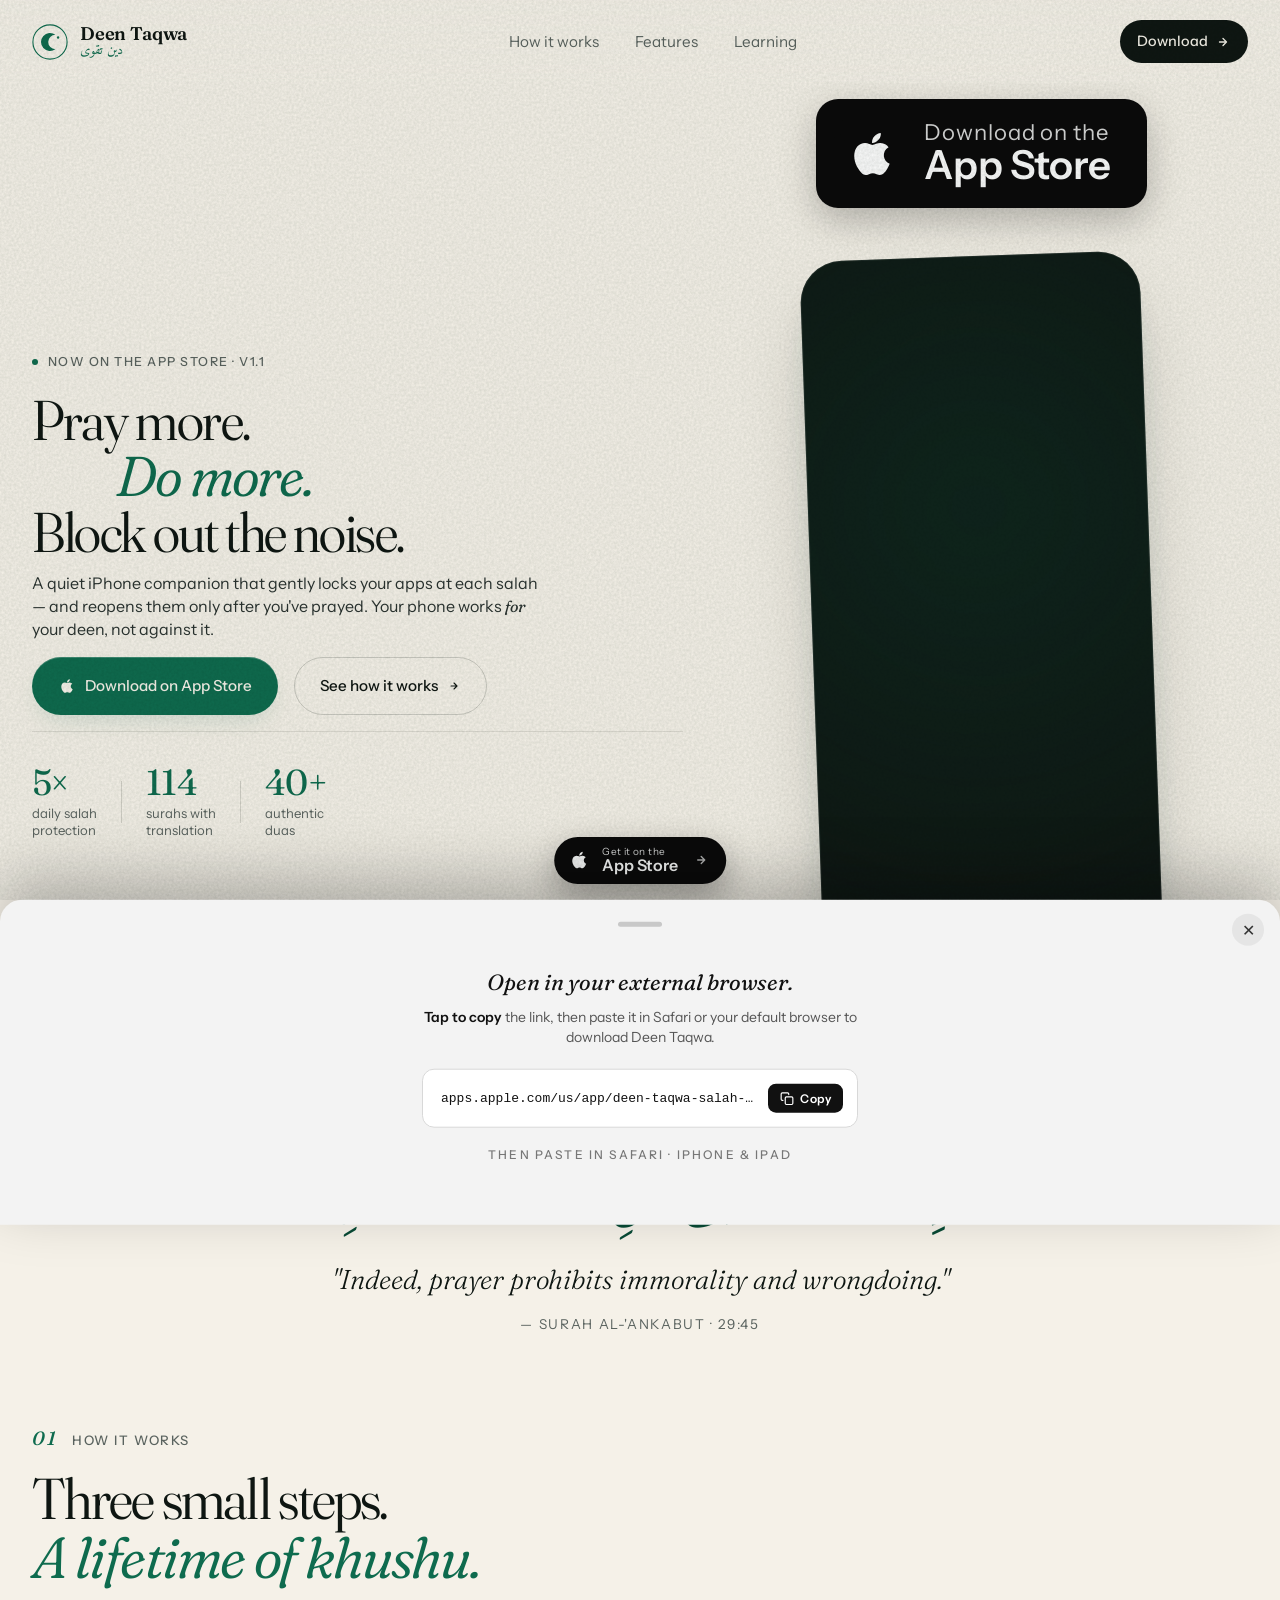
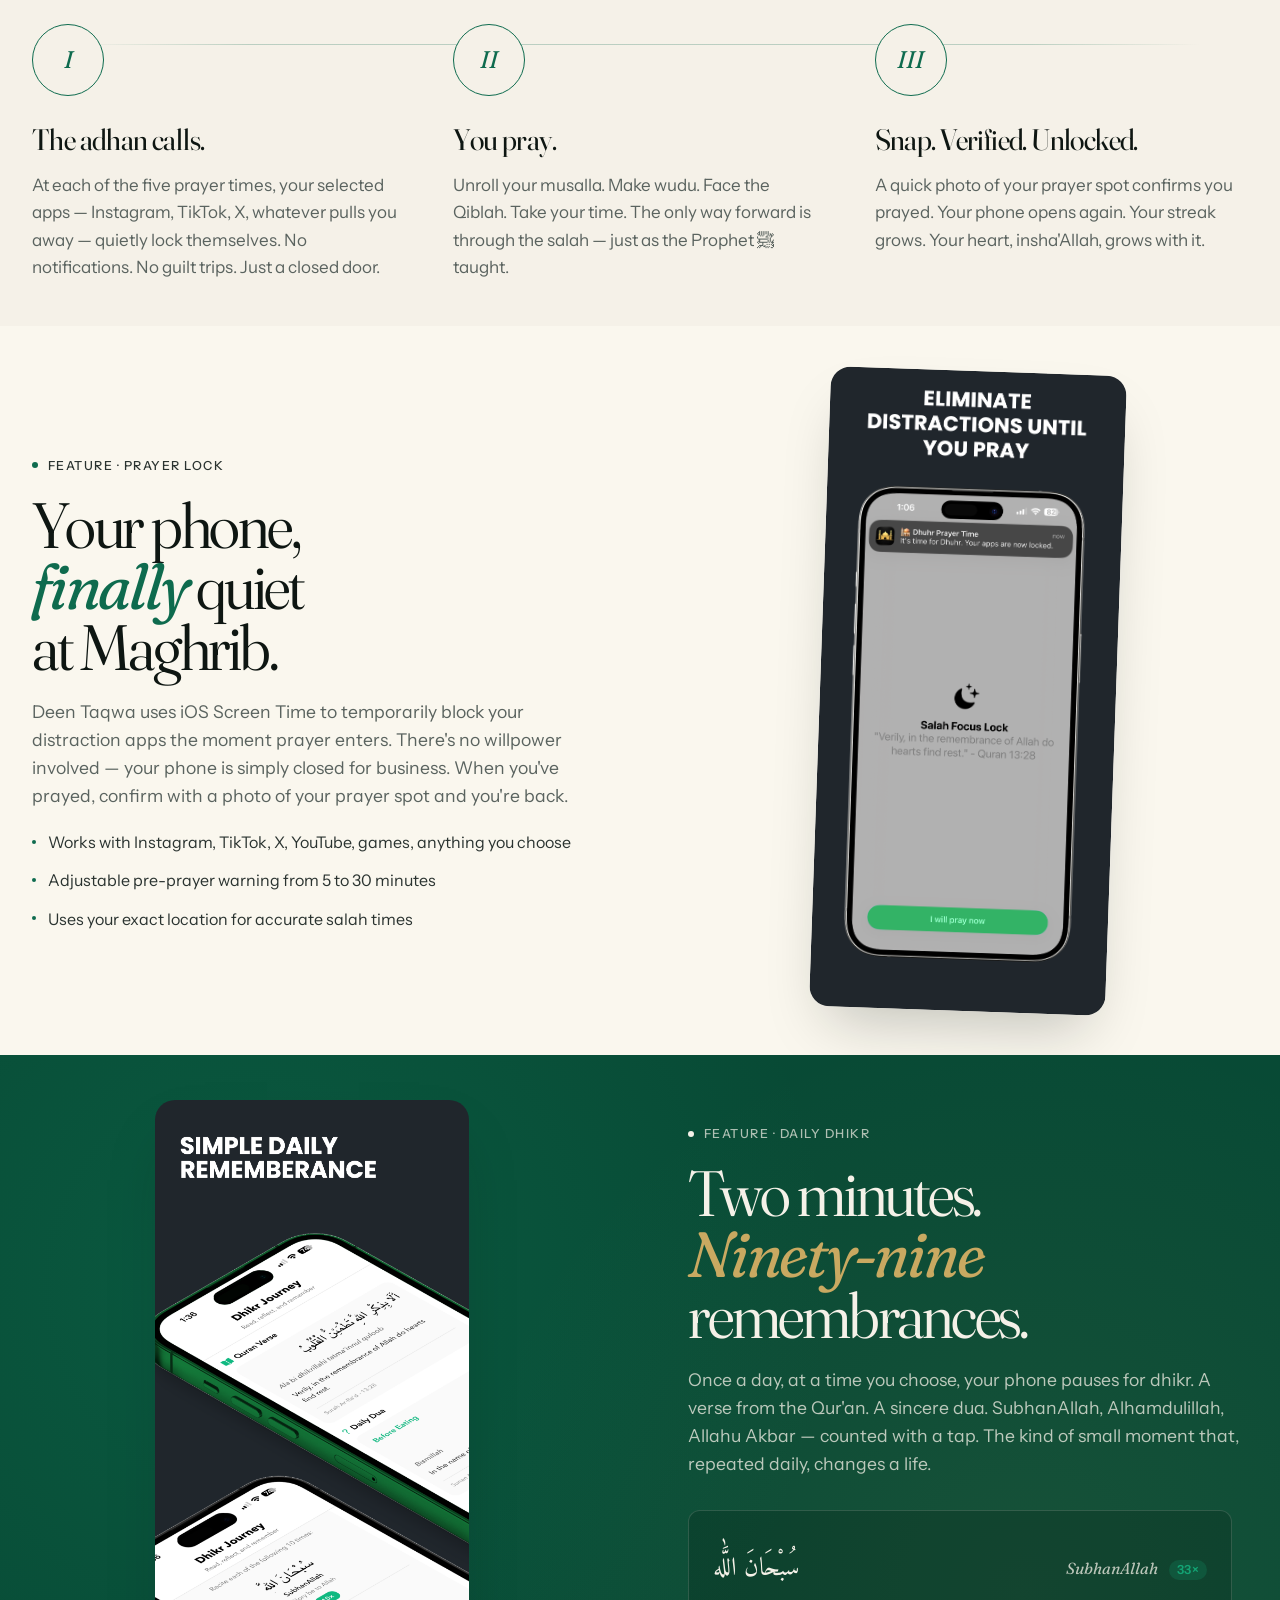
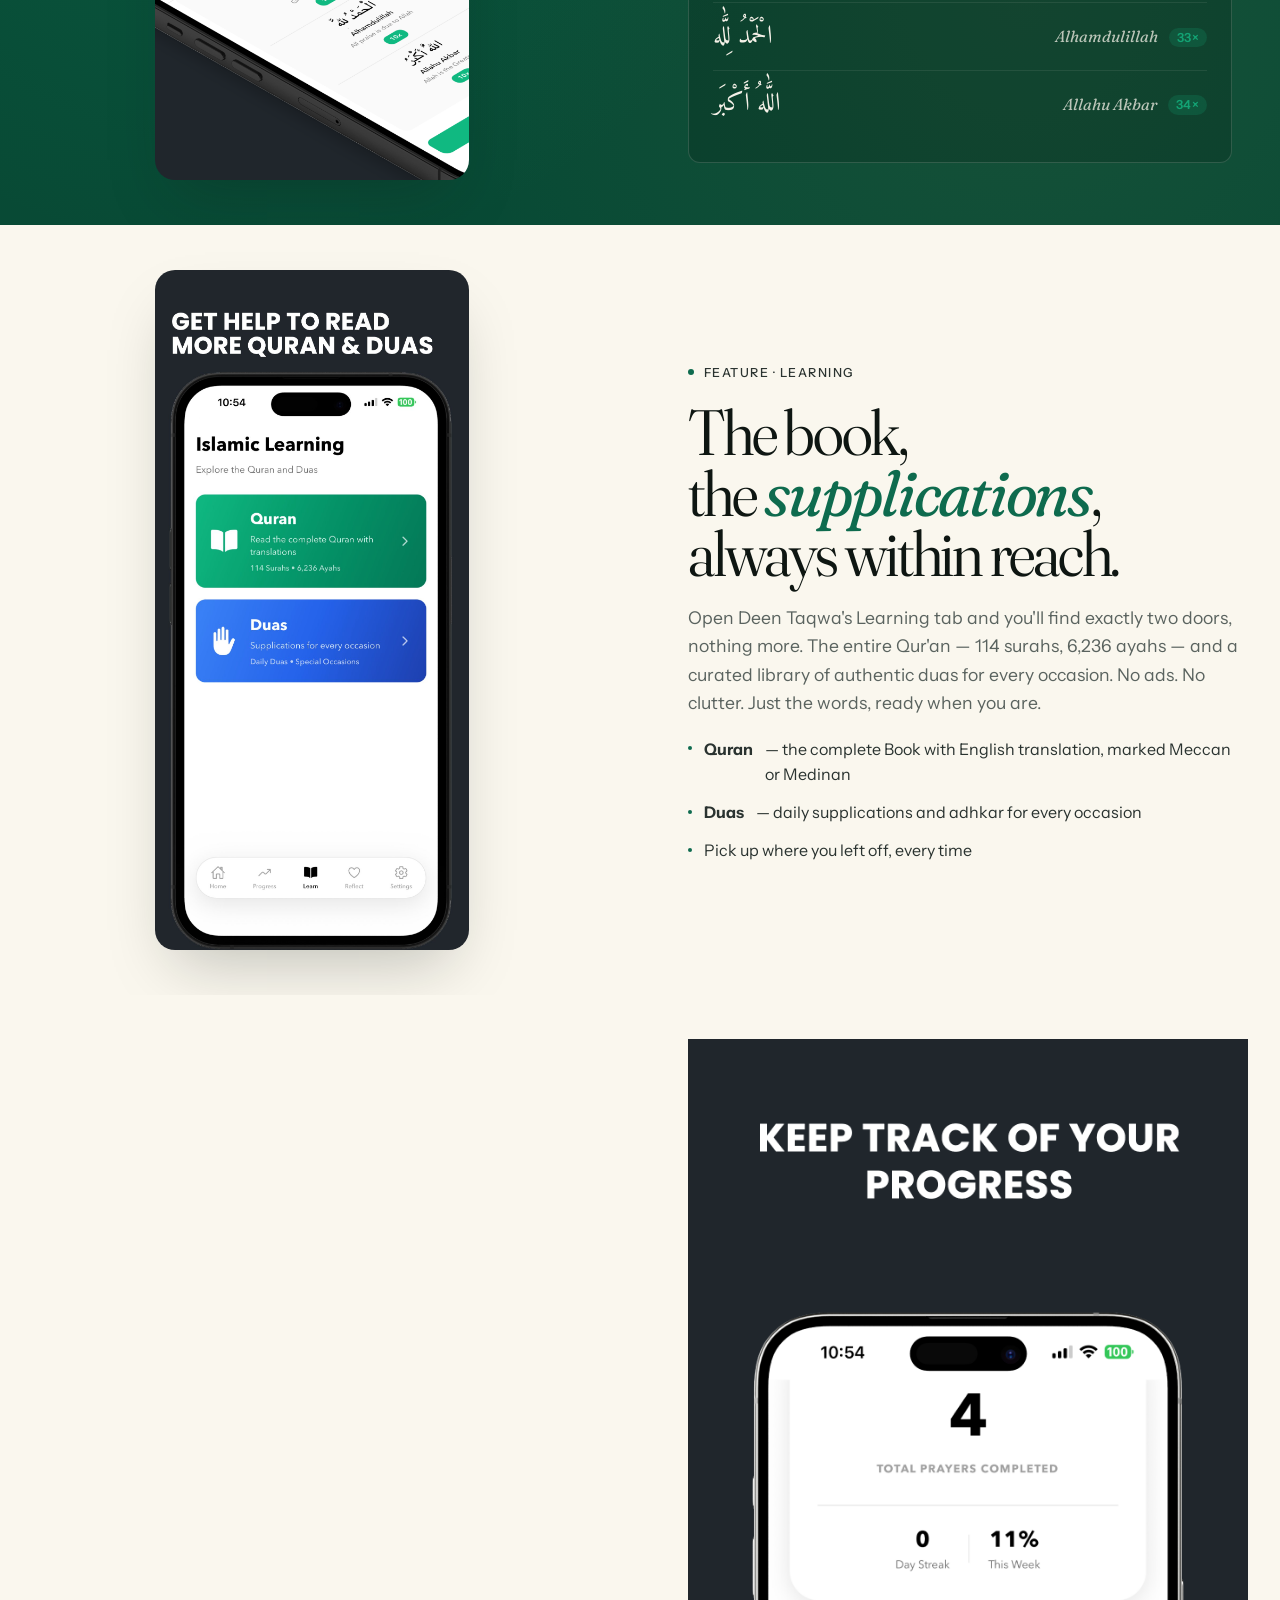
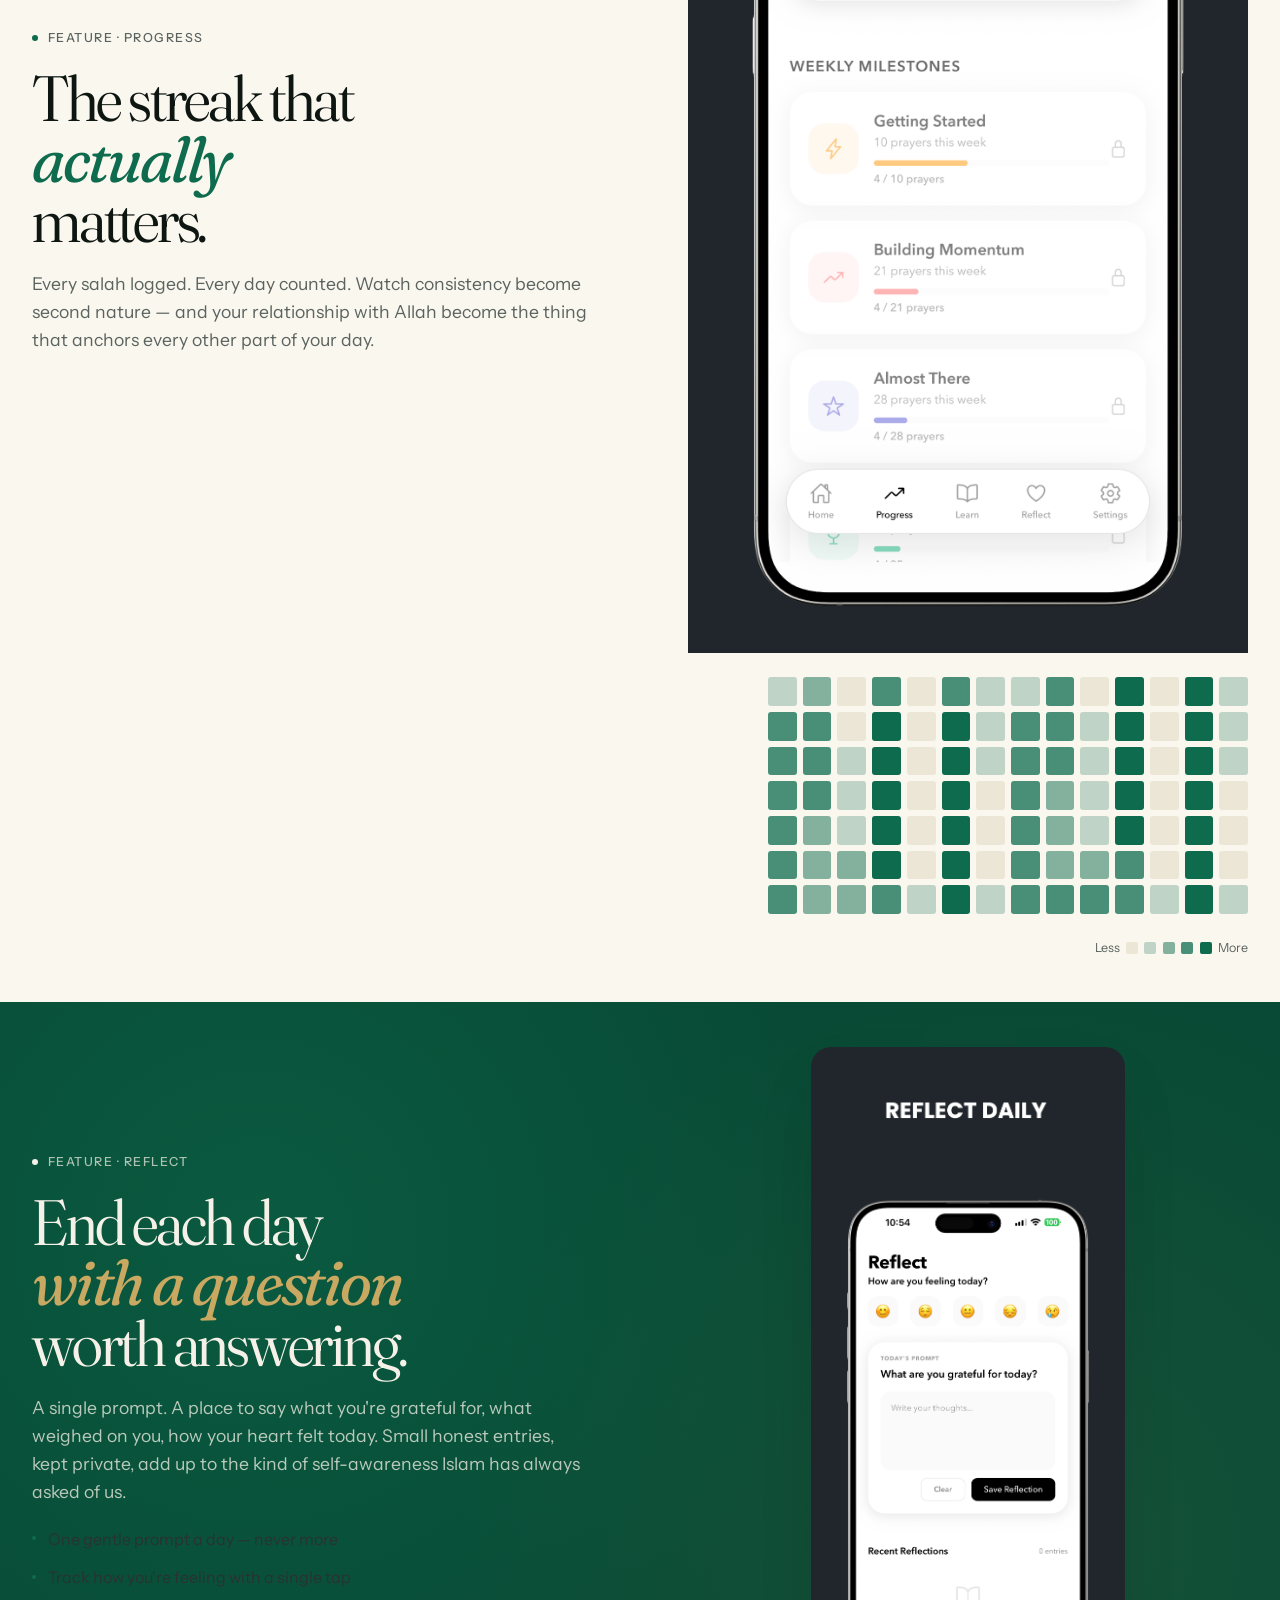
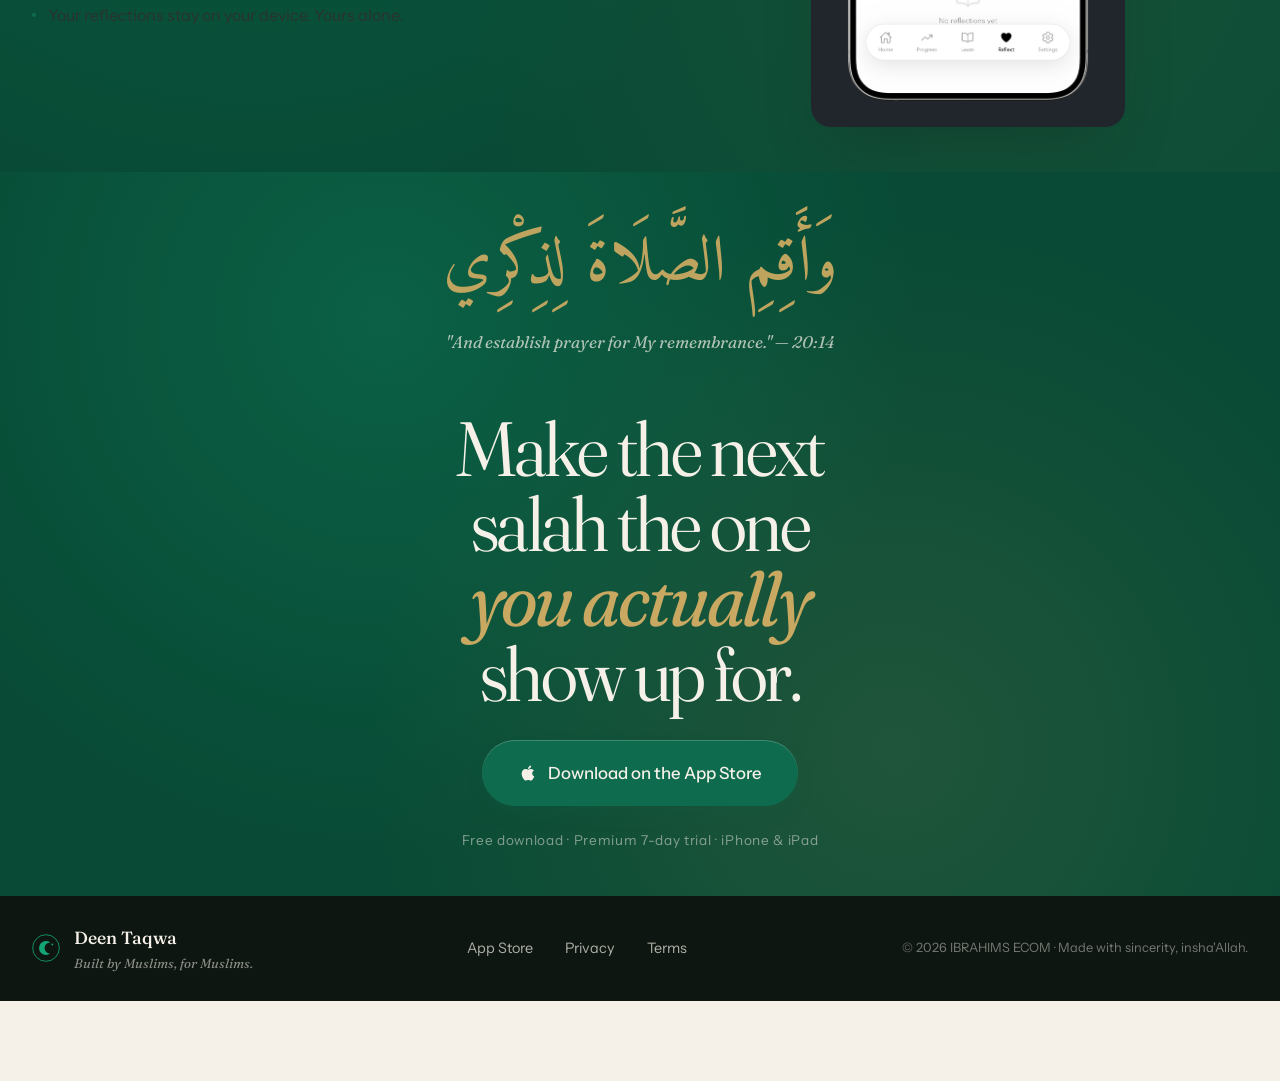
==== commit 70de0c6f: "feat(/tiktok): in-page bottom-sheet w/ tap-to-copy instead of redirect - /tiktok stays an exact clon" ====
--- a/tiktok.html
+++ b/tiktok.html
@@ -153,7 +153,7 @@
     <a href="#learning">Learning</a>
   </nav>
 
-  <a href="/copy" class="nav__cta" target="_blank" rel="noopener">
+  <a href="https://apps.apple.com/us/app/deen-taqwa-salah-dhikr/id6758683868" class="nav__cta" target="_blank" rel="noopener">
     Download
     <svg viewBox="0 0 16 16" width="14" height="14" aria-hidden="true"><path d="M4 8h8M8 4l4 4-4 4" fill="none" stroke="currentColor" stroke-width="1.5" stroke-linecap="round" stroke-linejoin="round"/></svg>
   </a>
@@ -180,7 +180,7 @@
       </p>
 
       <div class="hero__ctas">
-        <a href="/copy" class="btn btn--primary" target="_blank" rel="noopener">
+        <a href="https://apps.apple.com/us/app/deen-taqwa-salah-dhikr/id6758683868" class="btn btn--primary" target="_blank" rel="noopener">
           <svg viewBox="0 0 24 24" width="18" height="18" aria-hidden="true" fill="currentColor">
             <path d="M17.05 20.28c-.98.95-2.05.8-3.08.35-1.09-.46-2.09-.48-3.24 0-1.44.62-2.2.44-3.06-.35C2.79 15.25 3.51 7.59 9.05 7.31c1.35.07 2.29.74 3.08.8 1.18-.24 2.31-.93 3.57-.84 1.51.12 2.65.72 3.4 1.8-3.12 1.87-2.38 5.98.48 7.13-.57 1.5-1.31 2.99-2.54 4.08zM12.03 7.25c-.15-2.23 1.66-4.07 3.74-4.25.29 2.58-2.34 4.5-3.74 4.25z"/>
           </svg>
@@ -212,7 +212,7 @@
 
     <div class="hero__media">
       <a
-        href="/copy"
+        href="https://apps.apple.com/us/app/deen-taqwa-salah-dhikr/id6758683868"
         class="hero__app-badge"
         target="_blank"
         rel="noopener"
@@ -482,7 +482,7 @@
       show up for.
     </h2>
 
-    <a href="/copy" class="btn btn--primary btn--large" target="_blank" rel="noopener">
+    <a href="https://apps.apple.com/us/app/deen-taqwa-salah-dhikr/id6758683868" class="btn btn--primary btn--large" target="_blank" rel="noopener">
       <svg viewBox="0 0 24 24" width="20" height="20" aria-hidden="true" fill="currentColor">
         <path d="M17.05 20.28c-.98.95-2.05.8-3.08.35-1.09-.46-2.09-.48-3.24 0-1.44.62-2.2.44-3.06-.35C2.79 15.25 3.51 7.59 9.05 7.31c1.35.07 2.29.74 3.08.8 1.18-.24 2.31-.93 3.57-.84 1.51.12 2.65.72 3.4 1.8-3.12 1.87-2.38 5.98.48 7.13-.57 1.5-1.31 2.99-2.54 4.08zM12.03 7.25c-.15-2.23 1.66-4.07 3.74-4.25.29 2.58-2.34 4.5-3.74 4.25z"/>
       </svg>
@@ -511,7 +511,7 @@
     </div>
 
     <nav class="footer__nav" aria-label="Footer">
-      <a href="/copy" target="_blank" rel="noopener">App Store</a>
+      <a href="https://apps.apple.com/us/app/deen-taqwa-salah-dhikr/id6758683868" target="_blank" rel="noopener">App Store</a>
       <a href="https://sites.google.com/view/salahlock/privacy-policy" target="_blank" rel="noopener">Privacy</a>
       <a href="https://www.apple.com/legal/internet-services/itunes/dev/stdeula/" target="_blank" rel="noopener">Terms</a>
     </nav>
@@ -522,7 +522,7 @@
 
 <!-- Sticky Download CTA -->
 <a
-  href="/copy"
+  href="https://apps.apple.com/us/app/deen-taqwa-salah-dhikr/id6758683868"
   class="sticky-download"
   target="_blank"
   rel="noopener"
@@ -541,5 +541,239 @@
 </a>
 
 <script src="script.js"></script>
+
+<!-- ====== /tiktok bottom-sheet: open external browser to download ====== -->
+<style>
+  .tt-sheet-backdrop {
+    position: fixed;
+    inset: 0;
+    background: rgba(20, 22, 24, 0.55);
+    z-index: 200;
+    opacity: 0;
+    pointer-events: none;
+    transition: opacity 0.25s ease;
+  }
+  .tt-sheet-backdrop.is-open {
+    opacity: 1;
+    pointer-events: auto;
+  }
+  .tt-sheet {
+    position: fixed;
+    left: 0; right: 0; bottom: 0;
+    z-index: 201;
+    background: #f3f3f3;
+    color: #111;
+    border-radius: 22px 22px 0 0;
+    padding: 22px 22px 36px;
+    box-shadow: 0 -20px 60px rgba(0, 0, 0, 0.25);
+    transform: translateY(100%);
+    transition: transform 0.32s cubic-bezier(0.2, 0.7, 0.2, 1);
+    max-height: 88vh;
+    overflow-y: auto;
+    font-family: 'Instrument Sans', -apple-system, system-ui, sans-serif;
+  }
+  .tt-sheet.is-open { transform: translateY(0); }
+  .tt-sheet__handle {
+    width: 44px;
+    height: 5px;
+    background: #c8c8c8;
+    border-radius: 999px;
+    margin: 0 auto 18px;
+  }
+  .tt-sheet__close {
+    position: absolute;
+    top: 14px;
+    right: 16px;
+    width: 32px;
+    height: 32px;
+    border: none;
+    background: rgba(0,0,0,0.06);
+    color: #333;
+    border-radius: 999px;
+    font-size: 16px;
+    cursor: pointer;
+    display: inline-flex;
+    align-items: center;
+    justify-content: center;
+  }
+  .tt-sheet__close:hover { background: rgba(0,0,0,0.1); }
+
+  .tt-sheet__inner {
+    max-width: 460px;
+    margin: 0 auto;
+    text-align: center;
+    padding: 24px 12px;
+  }
+  .tt-sheet__title {
+    font-family: 'Fraunces', Georgia, serif;
+    font-weight: 400;
+    font-style: italic;
+    font-size: 22px;
+    line-height: 1.25;
+    color: #111;
+    margin-bottom: 10px;
+  }
+  .tt-sheet__sub {
+    font-size: 14px;
+    color: #555;
+    margin-bottom: 22px;
+    line-height: 1.45;
+  }
+  .tt-sheet__sub strong { color: #111; font-weight: 600; }
+
+  .tt-copy {
+    display: flex;
+    align-items: center;
+    justify-content: space-between;
+    gap: 10px;
+    width: 100%;
+    padding: 14px 14px 14px 18px;
+    background: #ffffff;
+    border: 1px solid #d8d8d8;
+    border-radius: 12px;
+    color: #111;
+    font-family: 'JetBrains Mono', 'Menlo', ui-monospace, monospace;
+    font-size: 13px;
+    cursor: pointer;
+    text-align: left;
+    transition: border-color 0.2s ease, background 0.2s ease;
+    -webkit-tap-highlight-color: transparent;
+  }
+  .tt-copy:hover { border-color: #aaa; background: #fafafa; }
+  .tt-copy:active { transform: scale(0.99); }
+  .tt-copy__url {
+    flex: 1;
+    min-width: 0;
+    overflow: hidden;
+    text-overflow: ellipsis;
+    white-space: nowrap;
+    font-weight: 500;
+  }
+  .tt-copy__action {
+    flex-shrink: 0;
+    display: inline-flex;
+    align-items: center;
+    gap: 6px;
+    padding: 7px 12px;
+    background: #111;
+    color: #fff;
+    border-radius: 8px;
+    font-family: 'Instrument Sans', sans-serif;
+    font-size: 12px;
+    font-weight: 600;
+    letter-spacing: 0.04em;
+  }
+  .tt-copy.is-copied .tt-copy__action {
+    background: var(--emerald, #0e6b4e);
+  }
+  .tt-copy .tt-icon-copied,
+  .tt-copy .tt-label-copied { display: none; }
+  .tt-copy.is-copied .tt-icon-idle,
+  .tt-copy.is-copied .tt-label-idle { display: none; }
+  .tt-copy.is-copied .tt-icon-copied,
+  .tt-copy.is-copied .tt-label-copied { display: inline-flex; }
+
+  .tt-sheet__hint {
+    margin-top: 18px;
+    font-size: 12px;
+    letter-spacing: 0.18em;
+    text-transform: uppercase;
+    color: #777;
+    font-weight: 500;
+  }
+</style>
+
+<div class="tt-sheet-backdrop" id="ttBackdrop" aria-hidden="true"></div>
+
+<div class="tt-sheet" id="ttSheet" role="dialog" aria-modal="true" aria-labelledby="ttSheetTitle">
+  <div class="tt-sheet__handle" aria-hidden="true"></div>
+  <button type="button" class="tt-sheet__close" id="ttClose" aria-label="Close">✕</button>
+
+  <div class="tt-sheet__inner">
+    <p class="tt-sheet__title" id="ttSheetTitle">Open in your <em>external browser</em>.</p>
+    <p class="tt-sheet__sub">
+      <strong>Tap to copy</strong> the link, then paste it in Safari or your default browser to download Deen Taqwa.
+    </p>
+
+    <button type="button" class="tt-copy" id="ttCopy" aria-label="Copy App Store link">
+      <span class="tt-copy__url">apps.apple.com/us/app/deen-taqwa-salah-dhikr/id6758683868</span>
+      <span class="tt-copy__action">
+        <svg class="tt-icon-idle" width="14" height="14" viewBox="0 0 24 24" fill="none" stroke="currentColor" stroke-width="2" stroke-linecap="round" stroke-linejoin="round" aria-hidden="true">
+          <rect x="9" y="9" width="13" height="13" rx="2" ry="2"></rect>
+          <path d="M5 15H4a2 2 0 0 1-2-2V4a2 2 0 0 1 2-2h9a2 2 0 0 1 2 2v1"></path>
+        </svg>
+        <svg class="tt-icon-copied" width="14" height="14" viewBox="0 0 24 24" fill="none" stroke="currentColor" stroke-width="2.5" stroke-linecap="round" stroke-linejoin="round" aria-hidden="true">
+          <polyline points="20 6 9 17 4 12"></polyline>
+        </svg>
+        <span class="tt-label-idle">Copy</span>
+        <span class="tt-label-copied">Copied</span>
+      </span>
+    </button>
+
+    <p class="tt-sheet__hint">Then paste in Safari · iPhone & iPad</p>
+  </div>
+</div>
+
+<script>
+(function () {
+  var APP_URL = 'https://apps.apple.com/us/app/deen-taqwa-salah-dhikr/id6758683868';
+  var sheet = document.getElementById('ttSheet');
+  var backdrop = document.getElementById('ttBackdrop');
+  var closeBtn = document.getElementById('ttClose');
+  var copyBtn = document.getElementById('ttCopy');
+  var copyTimer;
+
+  function open() {
+    sheet.classList.add('is-open');
+    backdrop.classList.add('is-open');
+    document.body.style.overflow = 'hidden';
+  }
+  function close() {
+    sheet.classList.remove('is-open');
+    backdrop.classList.remove('is-open');
+    document.body.style.overflow = '';
+    copyBtn.classList.remove('is-copied');
+  }
+
+  // Intercept every App Store link on /tiktok and show the sheet instead
+  var anchors = document.querySelectorAll('a[href="' + APP_URL + '"]');
+  anchors.forEach(function (a) {
+    a.addEventListener('click', function (e) {
+      e.preventDefault();
+      open();
+    });
+  });
+
+  backdrop.addEventListener('click', close);
+  closeBtn.addEventListener('click', close);
+  document.addEventListener('keydown', function (e) {
+    if (e.key === 'Escape' && sheet.classList.contains('is-open')) close();
+  });
+
+  function showCopied() {
+    copyBtn.classList.add('is-copied');
+    clearTimeout(copyTimer);
+    copyTimer = setTimeout(function () { copyBtn.classList.remove('is-copied'); }, 2400);
+  }
+
+  copyBtn.addEventListener('click', function () {
+    if (navigator.clipboard && navigator.clipboard.writeText) {
+      navigator.clipboard.writeText(APP_URL).then(showCopied).catch(fallback);
+    } else { fallback(); }
+  });
+
+  function fallback() {
+    var ta = document.createElement('textarea');
+    ta.value = APP_URL;
+    ta.style.position = 'fixed';
+    ta.style.opacity = '0';
+    document.body.appendChild(ta);
+    ta.select();
+    try { document.execCommand('copy'); showCopied(); } catch (e) {}
+    document.body.removeChild(ta);
+  }
+})();
+</script>
+
 </body>
 </html>
